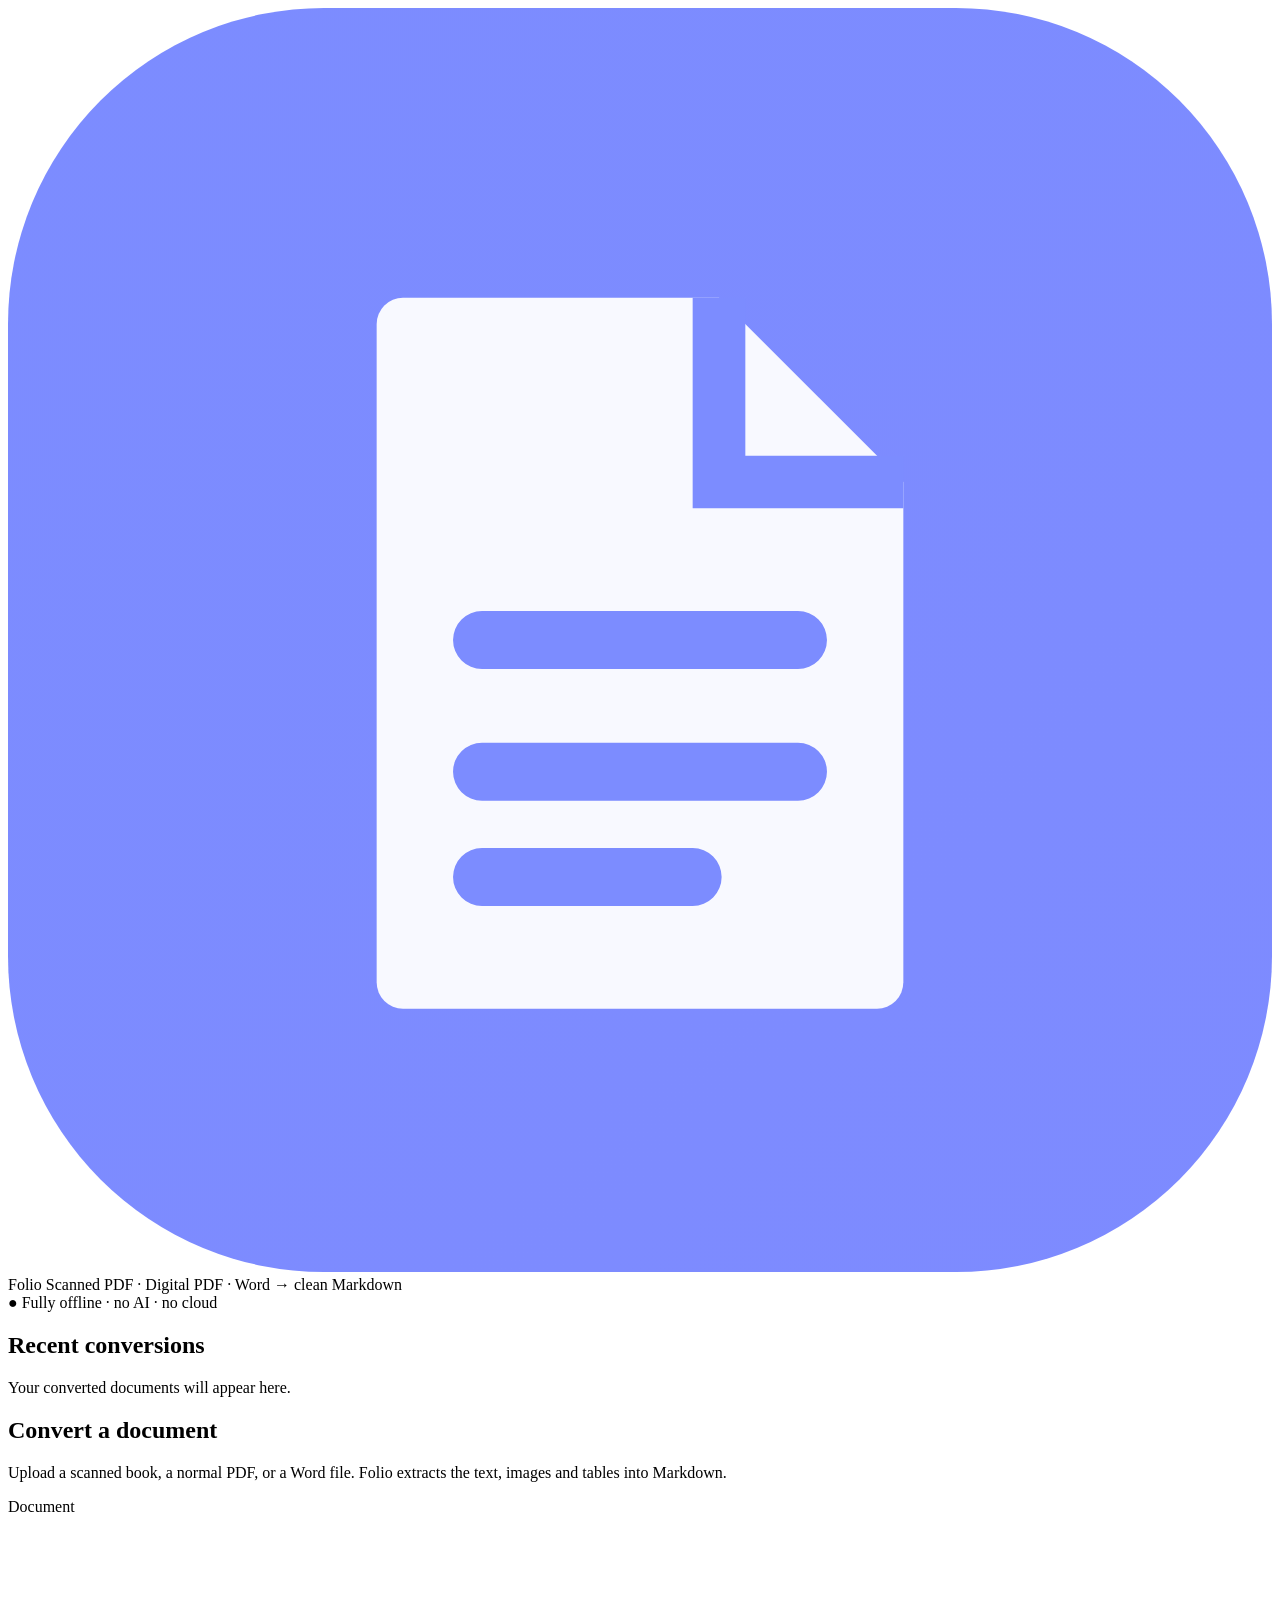
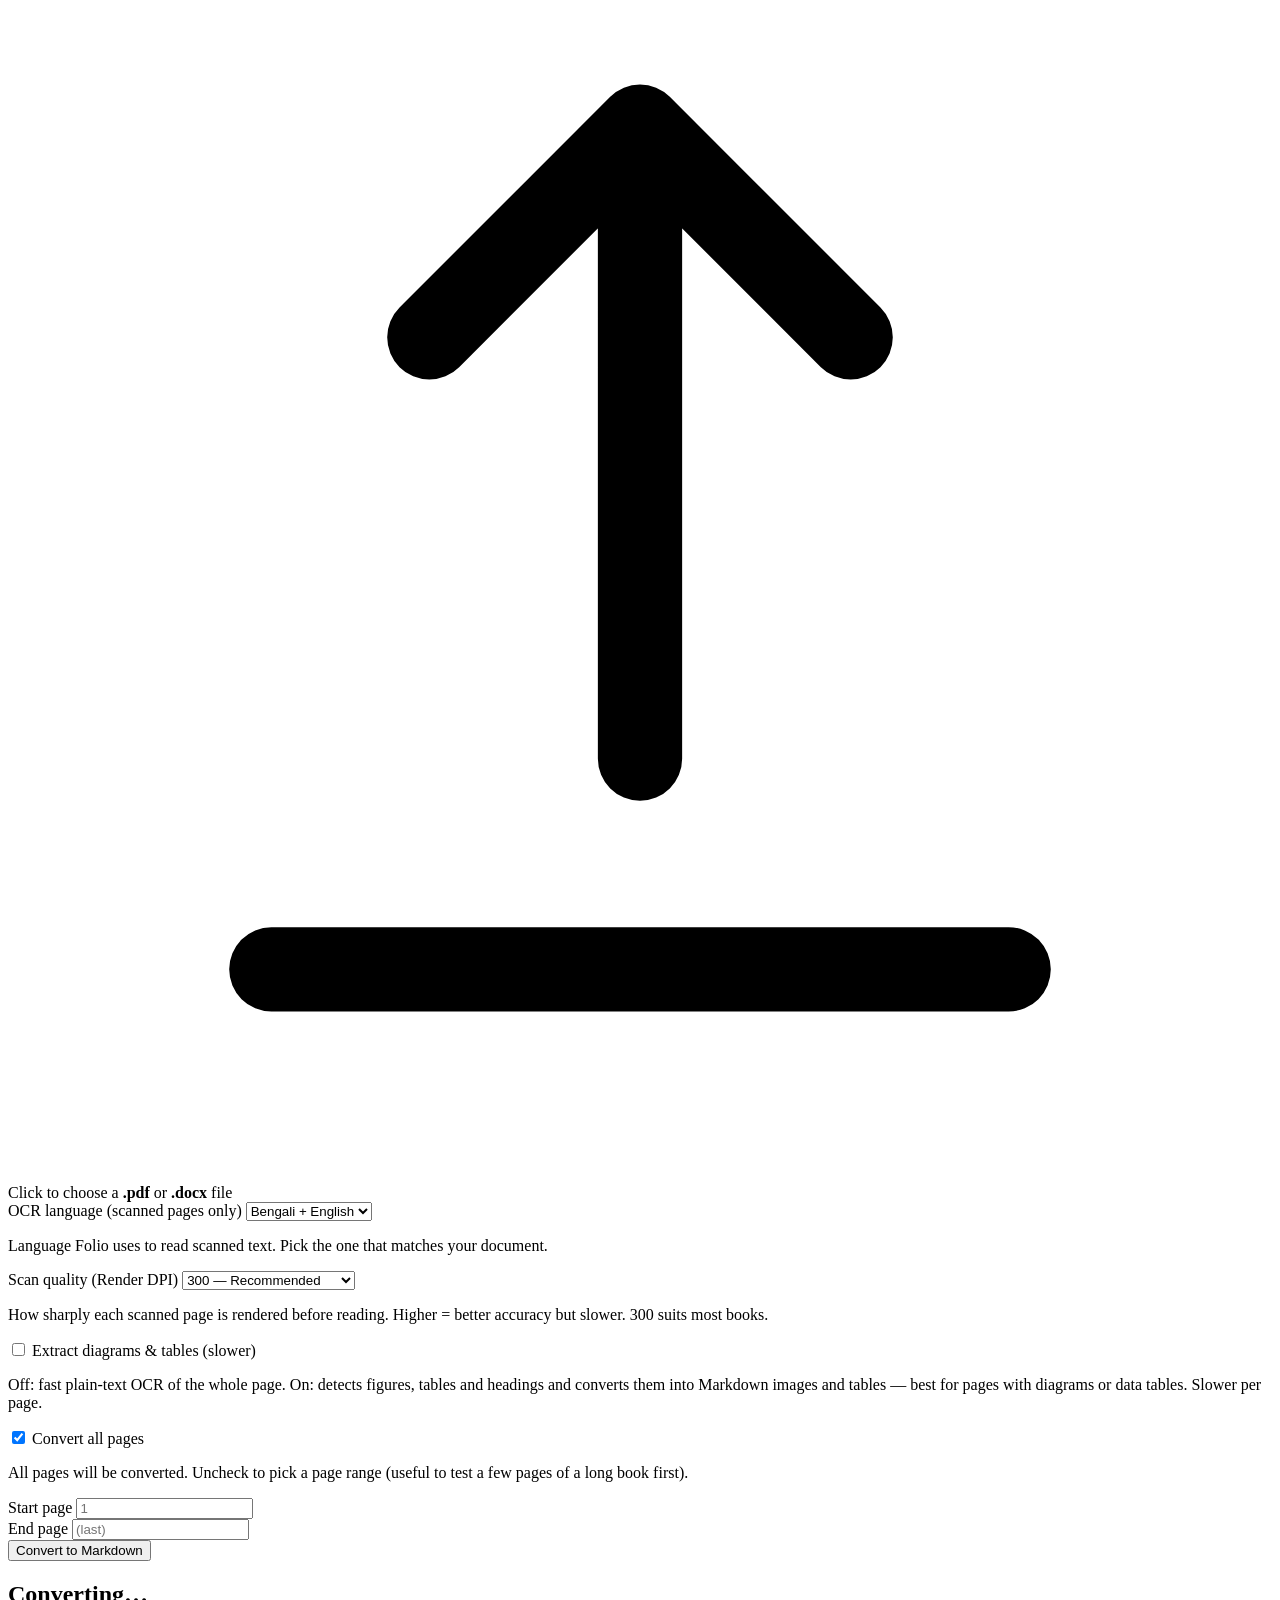
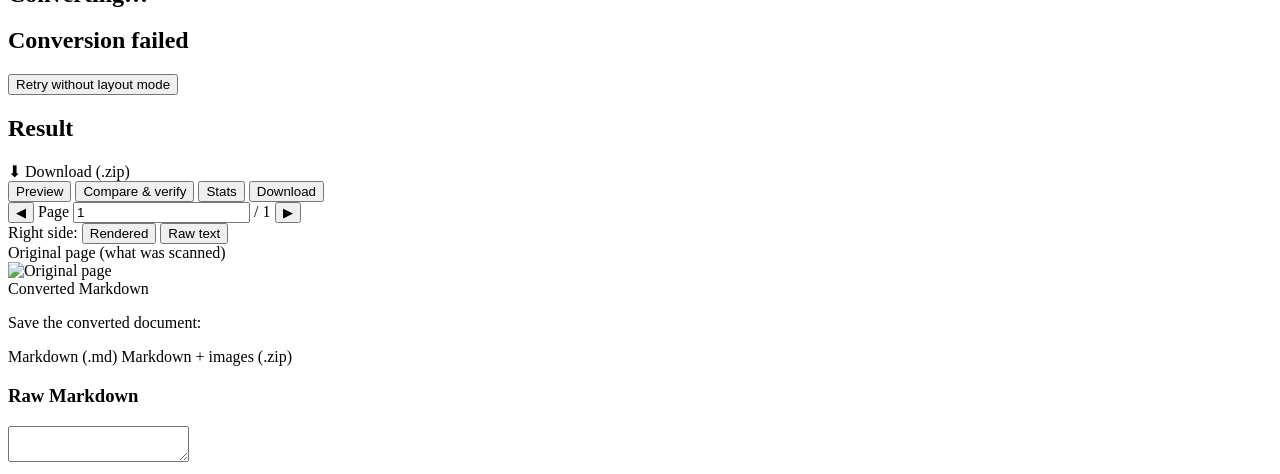
==== server/static/index.html @ 57d58a19 "Initial commit: Folio — offline document to Markdown converter Converts scanned PDFs, digital PDFs a" ====
<!DOCTYPE html>
<html lang="en">
<head>
  <meta charset="UTF-8" />
  <meta name="viewport" content="width=device-width, initial-scale=1.0" />
  <title>Folio — Documents to Markdown</title>
  <link rel="stylesheet" href="/static/style.css" />
  <link rel="icon" href="data:image/svg+xml,%3Csvg xmlns='http://www.w3.org/2000/svg' viewBox='0 0 24 24'%3E%3Crect width='24' height='24' rx='5' fill='%237c8cff'/%3E%3Cpath d='M7 6h7l3 3v9H7z' fill='white'/%3E%3C/svg%3E" />
</head>
<body>
  <header class="topbar">
    <div class="brand">
      <svg class="logo" viewBox="0 0 24 24" aria-hidden="true">
        <rect width="24" height="24" rx="6" fill="url(#g)"></rect>
        <path d="M7.5 5.5h6L17 9v9.5a.5.5 0 0 1-.5.5h-9a.5.5 0 0 1-.5-.5V6a.5.5 0 0 1 .5-.5z" fill="#fff" opacity="0.95"></path>
        <path d="M13.5 5.5V9H17" fill="none" stroke="#7c8cff" stroke-width="1"></path>
        <path d="M9 12h6M9 14.5h6M9 16.5h4" stroke="#7c8cff" stroke-width="1.1" stroke-linecap="round"></path>
        <defs>
          <linearGradient id="g" x1="0" y1="0" x2="24" y2="24">
            <stop stop-color="#7c8cff"></stop><stop offset="1" stop-color="#a06bff"></stop>
          </linearGradient>
        </defs>
      </svg>
      <div class="brand-text">
        <span class="brand-name">Folio</span>
        <span class="brand-tag">Scanned PDF · Digital PDF · Word → clean Markdown</span>
      </div>
    </div>
    <span class="offline-pill">● Fully offline · no AI · no cloud</span>
  </header>

  <div class="layout">
    <aside class="sidebar">
      <h2>Recent conversions</h2>
      <ul id="recent-list" class="recent-list"></ul>
      <p id="recent-empty" class="muted small">Your converted documents will appear here.</p>
    </aside>

    <main class="content">
      <!-- Upload form -->
      <section class="card" id="upload-card">
        <h2>Convert a document</h2>
        <p class="muted small card-sub">Upload a scanned book, a normal PDF, or a Word file. Folio extracts the text, images and tables into Markdown.</p>
        <form id="upload-form">
          <div class="field">
            <label for="file">Document</label>
            <label class="dropzone" id="dropzone" for="file">
              <svg viewBox="0 0 24 24" class="dz-icon"><path d="M12 16V4m0 0L8 8m4-4l4 4M5 20h14" fill="none" stroke="currentColor" stroke-width="1.6" stroke-linecap="round" stroke-linejoin="round"/></svg>
              <span id="dz-text">Click to choose a <strong>.pdf</strong> or <strong>.docx</strong> file</span>
            </label>
            <input type="file" id="file" name="file" accept=".pdf,.docx" required hidden />
          </div>

          <div class="row">
            <div class="field">
              <label for="lang">OCR language <span class="hint">(scanned pages only)</span></label>
              <select id="lang" name="lang">
                <option value="ben+eng">Bengali + English</option>
                <option value="eng">English</option>
                <option value="ben">Bengali</option>
              </select>
              <p class="help">Language Folio uses to read scanned text. Pick the one that matches your document.</p>
            </div>
            <div class="field">
              <label for="dpi">Scan quality (Render DPI)</label>
              <select id="dpi" name="dpi">
                <option value="200">200 — Fast, lower quality</option>
                <option value="300" selected>300 — Recommended</option>
                <option value="400">400 — Sharper, slower</option>
              </select>
              <p class="help">How sharply each scanned page is rendered before reading. Higher = better accuracy but slower. 300 suits most books.</p>
            </div>
          </div>

          <div class="field checkbox-field" id="layout-field">
            <label class="checkbox-inline">
              <input type="checkbox" id="use_layout" name="use_layout" />
              Extract diagrams &amp; tables <span class="hint">(slower)</span>
            </label>
            <p class="help" id="layout-help">Off: fast plain-text OCR of the whole page. On: detects figures, tables and headings and converts them into Markdown images and tables — best for pages with diagrams or data tables. Slower per page.</p>
            <p class="warn hidden" id="layout-cap-note"></p>
          </div>

          <div class="field" id="pages-field">
            <label class="checkbox-inline">
              <input type="checkbox" id="all_pages" name="all_pages" checked />
              Convert all pages
            </label>
            <p class="help" id="all-pages-help">All pages will be converted. Uncheck to pick a page range (useful to test a few pages of a long book first).</p>
            <div class="row hidden" id="page-range-row">
              <div class="field">
                <label for="start_page">Start page</label>
                <input type="number" id="start_page" name="start_page" min="1" placeholder="1" />
              </div>
              <div class="field">
                <label for="end_page">End page</label>
                <input type="number" id="end_page" name="end_page" min="1" placeholder="(last)" />
              </div>
            </div>
          </div>

          <button type="submit" id="convert-btn" class="primary big">Convert to Markdown</button>
        </form>
      </section>

      <!-- Progress -->
      <section class="card hidden" id="progress-card">
        <h2>Converting…</h2>
        <div class="progress-meta">
          <span id="progress-filename" class="strong"></span>
          <span id="progress-status" class="badge"></span>
        </div>
        <div class="progress-bar"><div id="progress-fill" class="progress-fill"></div></div>
        <p id="progress-text" class="muted"></p>
      </section>

      <!-- Error -->
      <section class="card error-card hidden" id="error-card">
        <h2>Conversion failed</h2>
        <p id="error-message"></p>
        <button id="retry-btn" class="primary hidden">Retry without layout mode</button>
      </section>

      <!-- Results -->
      <section class="card hidden" id="results-card">
        <div class="results-head">
          <h2 id="results-title">Result</h2>
          <a id="download-zip-top" class="primary" download>⬇ Download (.zip)</a>
        </div>
        <div class="tabs">
          <button class="tab active" data-tab="preview">Preview</button>
          <button class="tab hidden" data-tab="compare" id="compare-tab-btn">Compare &amp; verify</button>
          <button class="tab" data-tab="stats">Stats</button>
          <button class="tab" data-tab="download">Download</button>
        </div>

        <div class="tab-panel active" id="tab-preview">
          <div id="preview-content" class="markdown-body"></div>
        </div>

        <div class="tab-panel" id="tab-compare">
          <div class="compare-toolbar">
            <div class="compare-nav">
              <button id="cmp-prev" class="nav-btn" title="Previous page">◀</button>
              <span class="cmp-pageinfo">Page
                <input type="number" id="cmp-page-input" min="1" value="1" /> /
                <span id="cmp-total">1</span>
              </span>
              <button id="cmp-next" class="nav-btn" title="Next page">▶</button>
            </div>
            <div class="compare-modes">
              <span class="muted small">Right side:</span>
              <button class="mode-btn active" id="cmp-rendered" data-mode="rendered">Rendered</button>
              <button class="mode-btn" id="cmp-raw" data-mode="raw">Raw text</button>
            </div>
          </div>
          <div class="compare-grid">
            <div class="compare-col">
              <div class="compare-col-head">Original page (what was scanned)</div>
              <div class="compare-img-wrap"><img id="cmp-img" alt="Original page" /></div>
            </div>
            <div class="compare-col">
              <div class="compare-col-head">Converted Markdown</div>
              <div id="cmp-md" class="markdown-body compare-text"></div>
              <pre id="cmp-rawtext" class="compare-text raw-text hidden"></pre>
            </div>
          </div>
        </div>

        <div class="tab-panel" id="tab-stats">
          <div id="stats-content"></div>
        </div>

        <div class="tab-panel" id="tab-download">
          <p class="muted">Save the converted document:</p>
          <div class="download-buttons">
            <a id="download-md" class="primary" download>Markdown (.md)</a>
            <a id="download-zip" class="ghost" download>Markdown + images (.zip)</a>
          </div>
          <h3>Raw Markdown</h3>
          <textarea id="raw-md" class="raw-md" readonly></textarea>
        </div>
      </section>
    </main>
  </div>

  <script src="/static/app.js"></script>
</body>
</html>
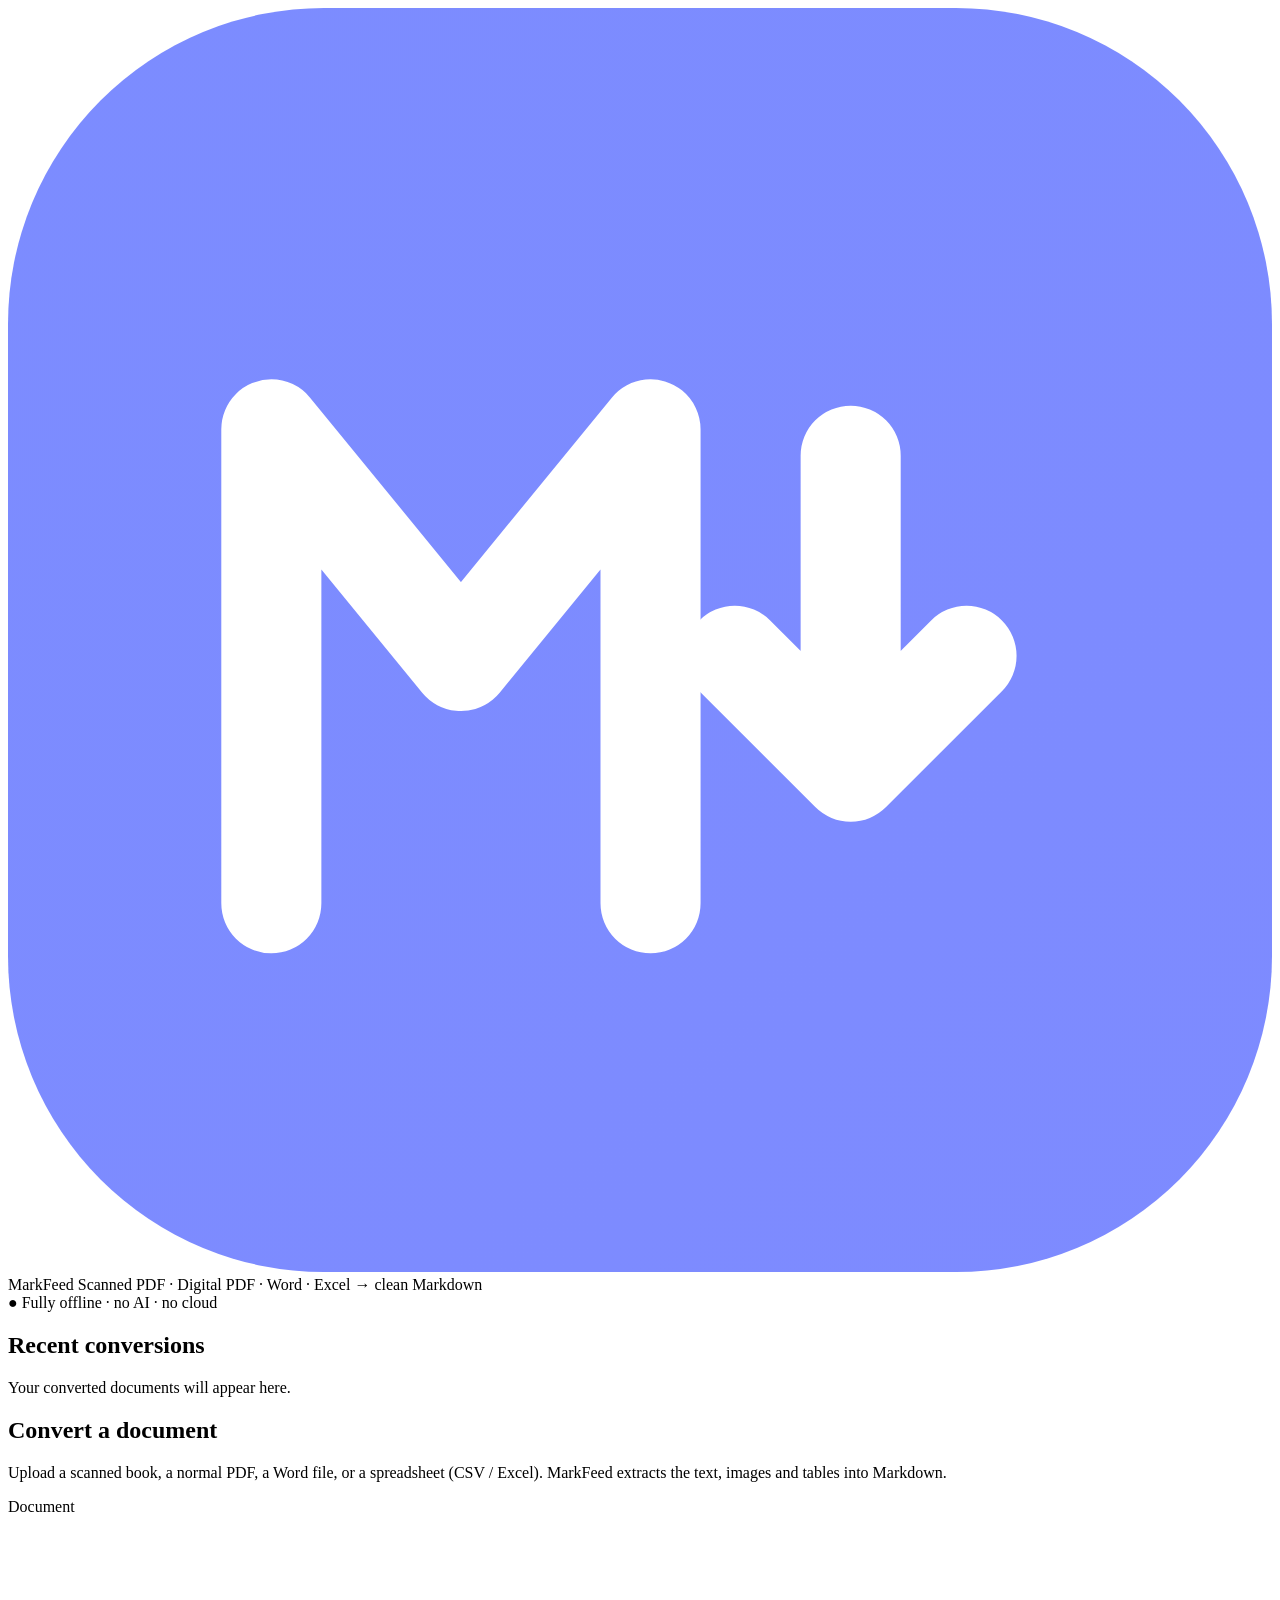
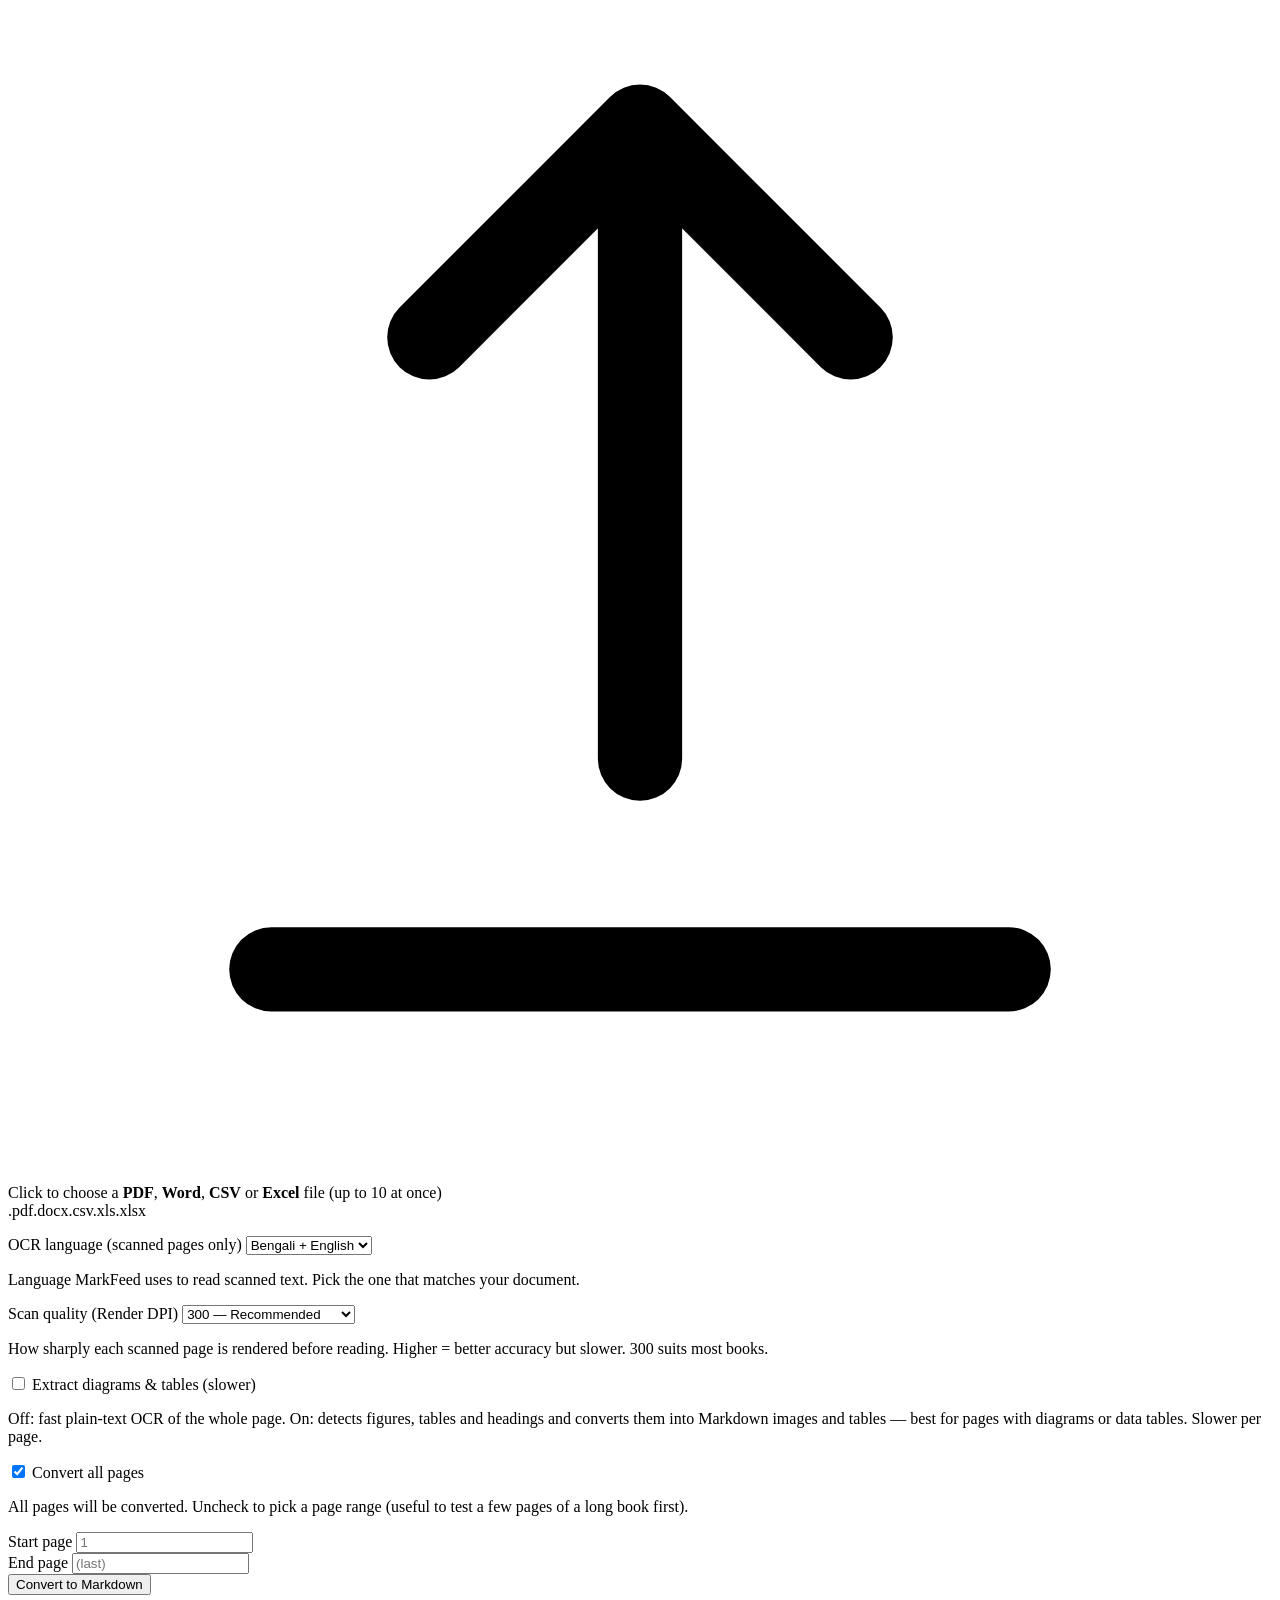
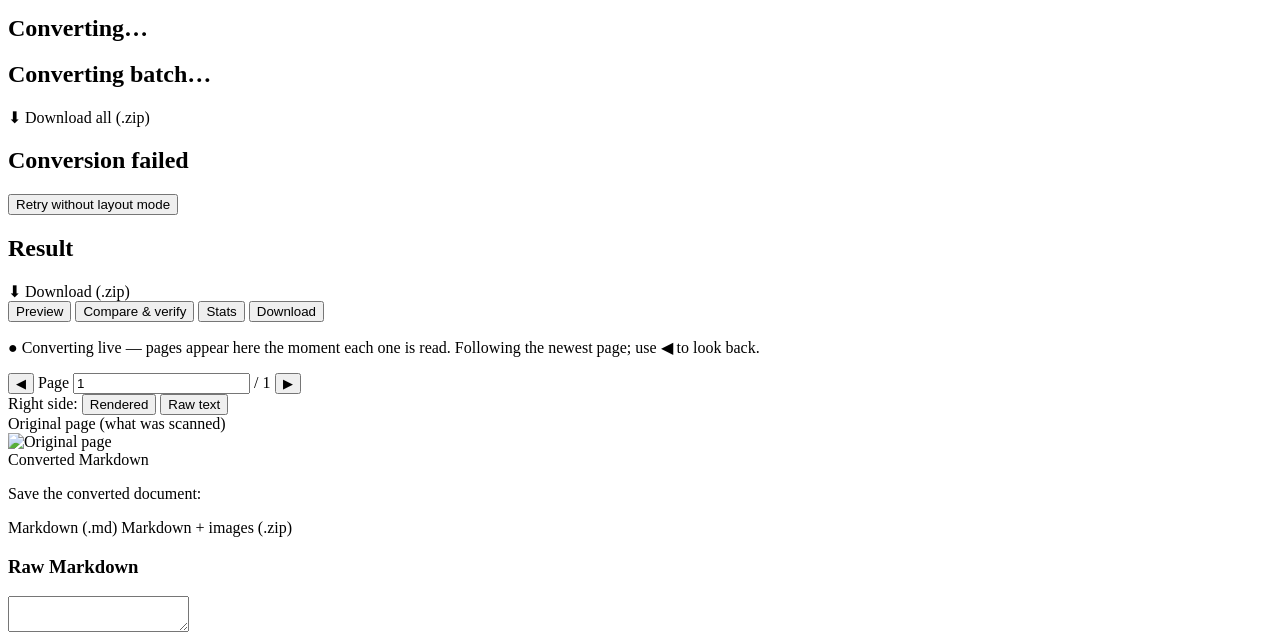
==== commit eedc58e6: "MarkFeed: live during-conversion compare, 10-job history cap, Docker deploy - Rebrand Folio -> MarkF" ====
--- a/server/static/index.html
+++ b/server/static/index.html
@@ -3,18 +3,17 @@
 <head>
   <meta charset="UTF-8" />
   <meta name="viewport" content="width=device-width, initial-scale=1.0" />
-  <title>Folio — Documents to Markdown</title>
+  <title>MarkFeed — Documents to clean Markdown</title>
   <link rel="stylesheet" href="/static/style.css" />
-  <link rel="icon" href="data:image/svg+xml,%3Csvg xmlns='http://www.w3.org/2000/svg' viewBox='0 0 24 24'%3E%3Crect width='24' height='24' rx='5' fill='%237c8cff'/%3E%3Cpath d='M7 6h7l3 3v9H7z' fill='white'/%3E%3C/svg%3E" />
+  <link rel="icon" href="data:image/svg+xml,%3Csvg xmlns='http://www.w3.org/2000/svg' viewBox='0 0 24 24'%3E%3Crect width='24' height='24' rx='5' fill='%237c8cff'/%3E%3Cpath d='M5 17V8l3.5 4L12 8v9' fill='none' stroke='white' stroke-width='1.8' stroke-linejoin='round' stroke-linecap='round'/%3E%3Cpath d='M15 9v5m0 0l-2-2m2 2l2-2' fill='none' stroke='white' stroke-width='1.8' stroke-linecap='round' stroke-linejoin='round'/%3E%3C/svg%3E" />
 </head>
 <body>
   <header class="topbar">
     <div class="brand">
       <svg class="logo" viewBox="0 0 24 24" aria-hidden="true">
         <rect width="24" height="24" rx="6" fill="url(#g)"></rect>
-        <path d="M7.5 5.5h6L17 9v9.5a.5.5 0 0 1-.5.5h-9a.5.5 0 0 1-.5-.5V6a.5.5 0 0 1 .5-.5z" fill="#fff" opacity="0.95"></path>
-        <path d="M13.5 5.5V9H17" fill="none" stroke="#7c8cff" stroke-width="1"></path>
-        <path d="M9 12h6M9 14.5h6M9 16.5h4" stroke="#7c8cff" stroke-width="1.1" stroke-linecap="round"></path>
+        <path d="M5 17V8l3.6 4.4L12.2 8v9" fill="none" stroke="#fff" stroke-width="1.9" stroke-linejoin="round" stroke-linecap="round"></path>
+        <path d="M16 8.5v6m0 0l-2.2-2.2M16 14.5l2.2-2.2" fill="none" stroke="#fff" stroke-width="1.9" stroke-linecap="round" stroke-linejoin="round"></path>
         <defs>
           <linearGradient id="g" x1="0" y1="0" x2="24" y2="24">
             <stop stop-color="#7c8cff"></stop><stop offset="1" stop-color="#a06bff"></stop>
@@ -22,8 +21,8 @@
         </defs>
       </svg>
       <div class="brand-text">
-        <span class="brand-name">Folio</span>
-        <span class="brand-tag">Scanned PDF · Digital PDF · Word → clean Markdown</span>
+        <span class="brand-name">MarkFeed</span>
+        <span class="brand-tag">Scanned PDF · Digital PDF · Word · Excel → clean Markdown</span>
       </div>
     </div>
     <span class="offline-pill">● Fully offline · no AI · no cloud</span>
@@ -40,15 +39,19 @@
       <!-- Upload form -->
       <section class="card" id="upload-card">
         <h2>Convert a document</h2>
-        <p class="muted small card-sub">Upload a scanned book, a normal PDF, or a Word file. Folio extracts the text, images and tables into Markdown.</p>
+        <p class="muted small card-sub">Upload a scanned book, a normal PDF, a Word file, or a spreadsheet (CSV / Excel). MarkFeed extracts the text, images and tables into Markdown.</p>
         <form id="upload-form">
           <div class="field">
             <label for="file">Document</label>
             <label class="dropzone" id="dropzone" for="file">
               <svg viewBox="0 0 24 24" class="dz-icon"><path d="M12 16V4m0 0L8 8m4-4l4 4M5 20h14" fill="none" stroke="currentColor" stroke-width="1.6" stroke-linecap="round" stroke-linejoin="round"/></svg>
-              <span id="dz-text">Click to choose a <strong>.pdf</strong> or <strong>.docx</strong> file</span>
+              <span id="dz-text">Click to choose a <strong>PDF</strong>, <strong>Word</strong>, <strong>CSV</strong> or <strong>Excel</strong> file <span class="hint">(up to 10 at once)</span></span>
             </label>
-            <input type="file" id="file" name="file" accept=".pdf,.docx" required hidden />
+            <input type="file" id="file" name="file" accept=".pdf,.docx,.csv,.xls,.xlsx" required hidden multiple />
+            <div class="format-chips">
+              <span>.pdf</span><span>.docx</span><span>.csv</span><span>.xls</span><span>.xlsx</span>
+            </div>
+            <ul id="selected-files-list" class="selected-files hidden"></ul>
           </div>
 
           <div class="row">
@@ -59,7 +62,7 @@
                 <option value="eng">English</option>
                 <option value="ben">Bengali</option>
               </select>
-              <p class="help">Language Folio uses to read scanned text. Pick the one that matches your document.</p>
+              <p class="help">Language MarkFeed uses to read scanned text. Pick the one that matches your document.</p>
             </div>
             <div class="field">
               <label for="dpi">Scan quality (Render DPI)</label>
@@ -114,6 +117,16 @@
         <p id="progress-text" class="muted"></p>
       </section>
 
+      <!-- Batch progress -->
+      <section class="card hidden" id="batch-card">
+        <div class="results-head">
+          <h2>Converting batch…</h2>
+          <a id="batch-download-all" class="primary hidden" download>⬇ Download all (.zip)</a>
+        </div>
+        <p id="batch-summary" class="muted small"></p>
+        <ul id="batch-list" class="batch-list"></ul>
+      </section>
+
       <!-- Error -->
       <section class="card error-card hidden" id="error-card">
         <h2>Conversion failed</h2>
@@ -139,6 +152,7 @@
         </div>
 
         <div class="tab-panel" id="tab-compare">
+          <p class="live-banner hidden" id="live-banner">● Converting live — pages appear here the moment each one is read. Following the newest page; use ◀ to look back.</p>
           <div class="compare-toolbar">
             <div class="compare-nav">
               <button id="cmp-prev" class="nav-btn" title="Previous page">◀</button>
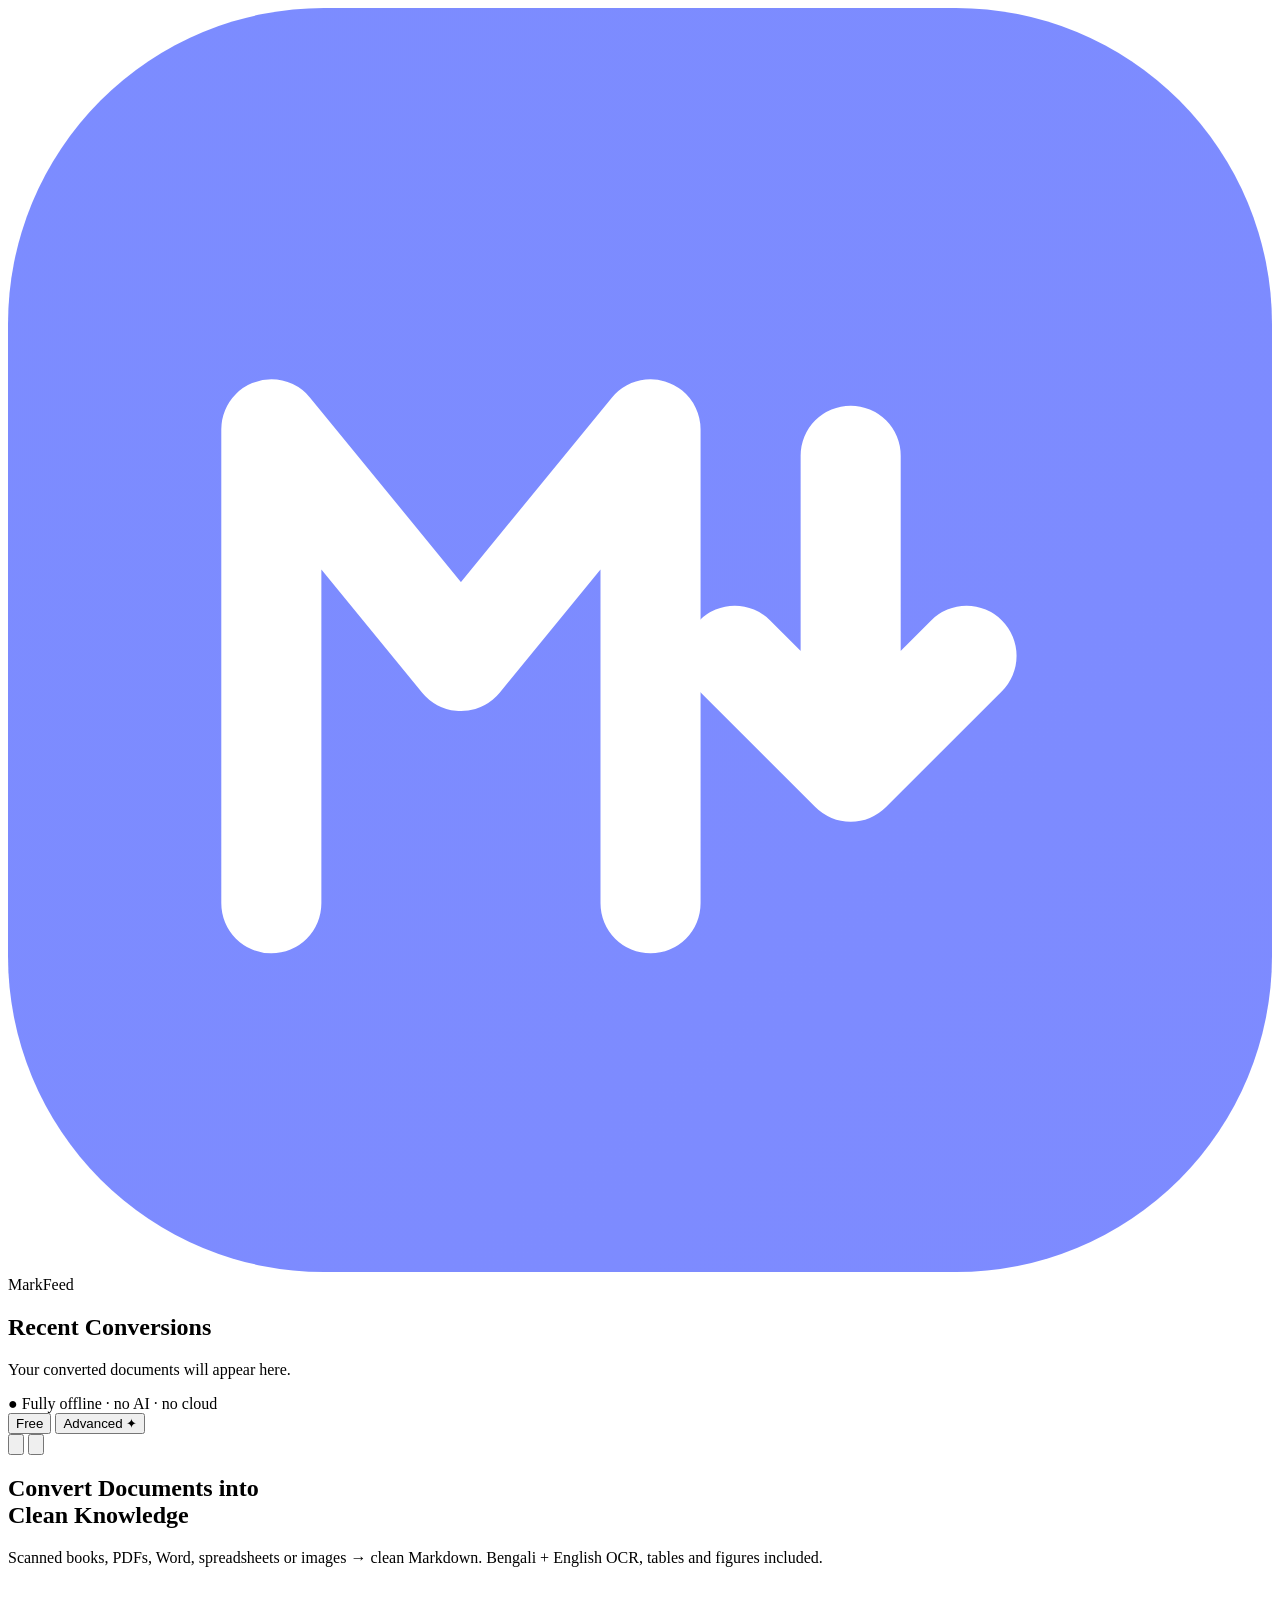
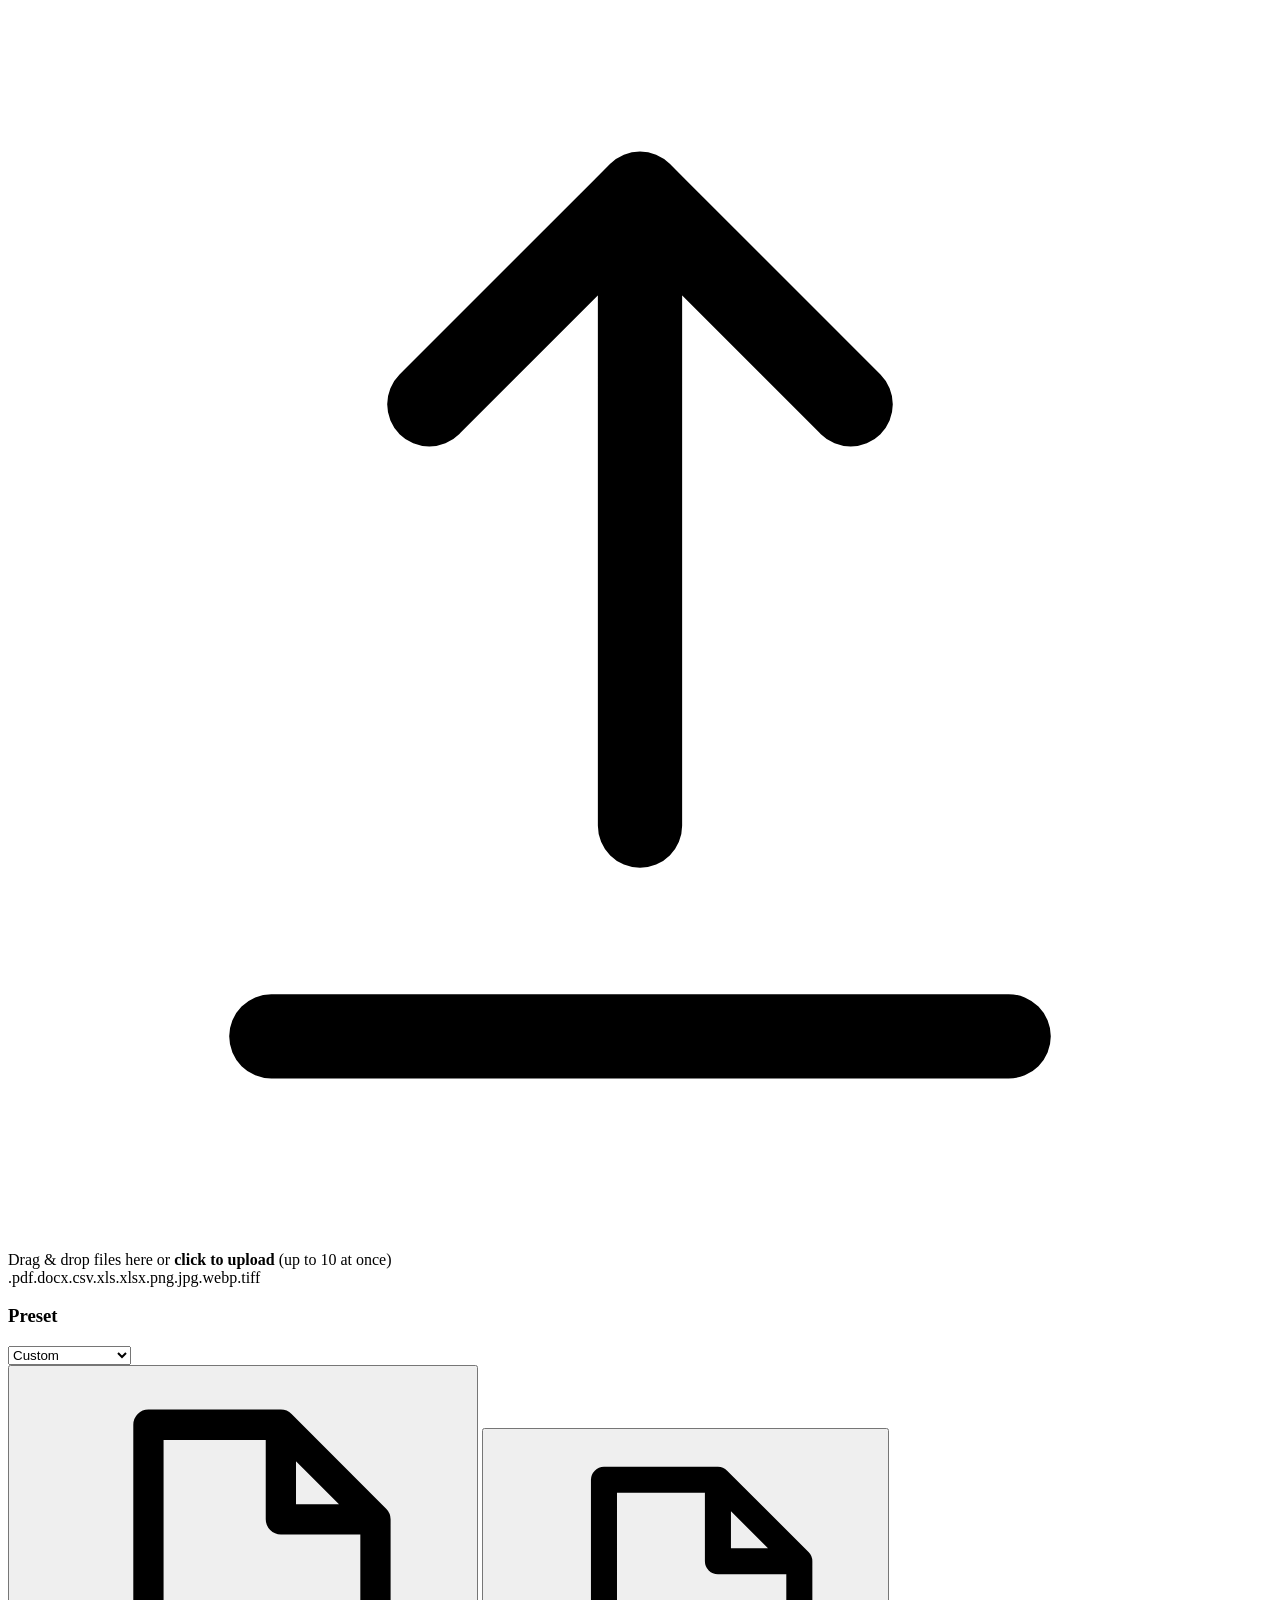
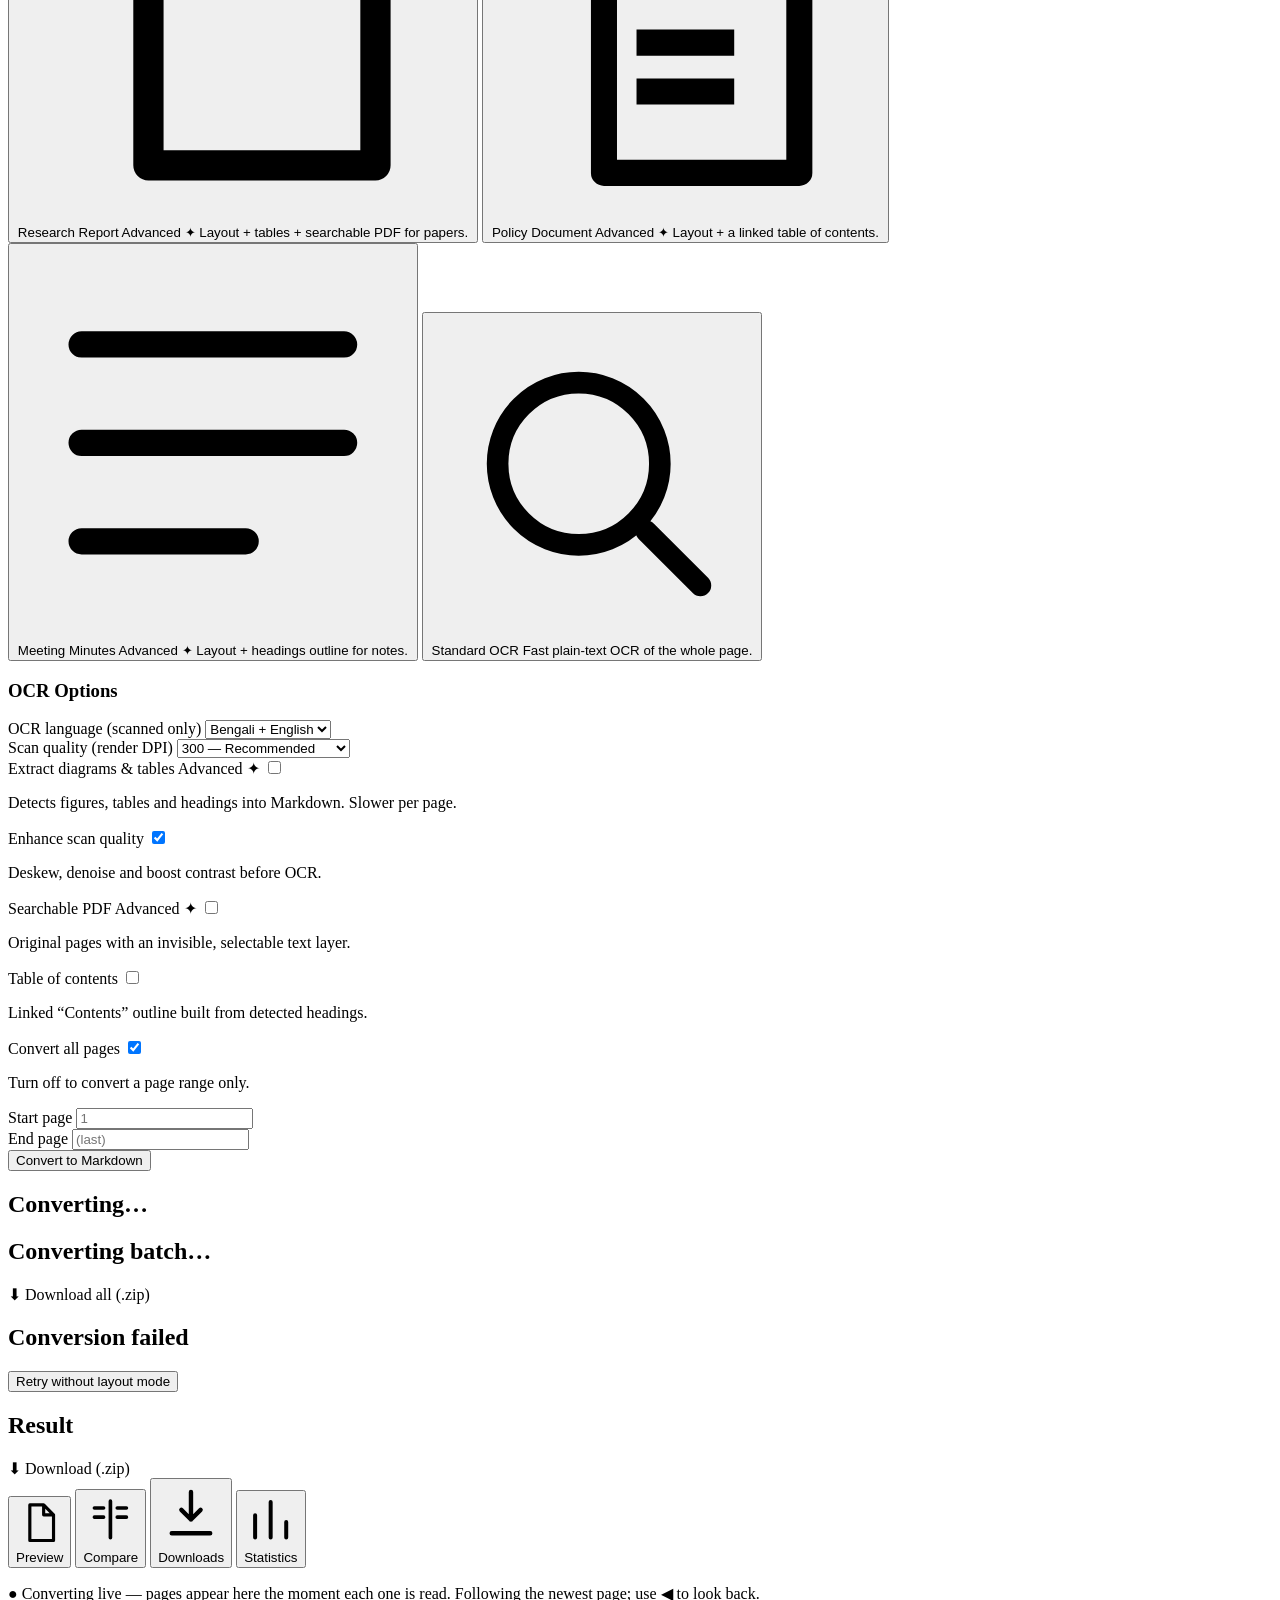
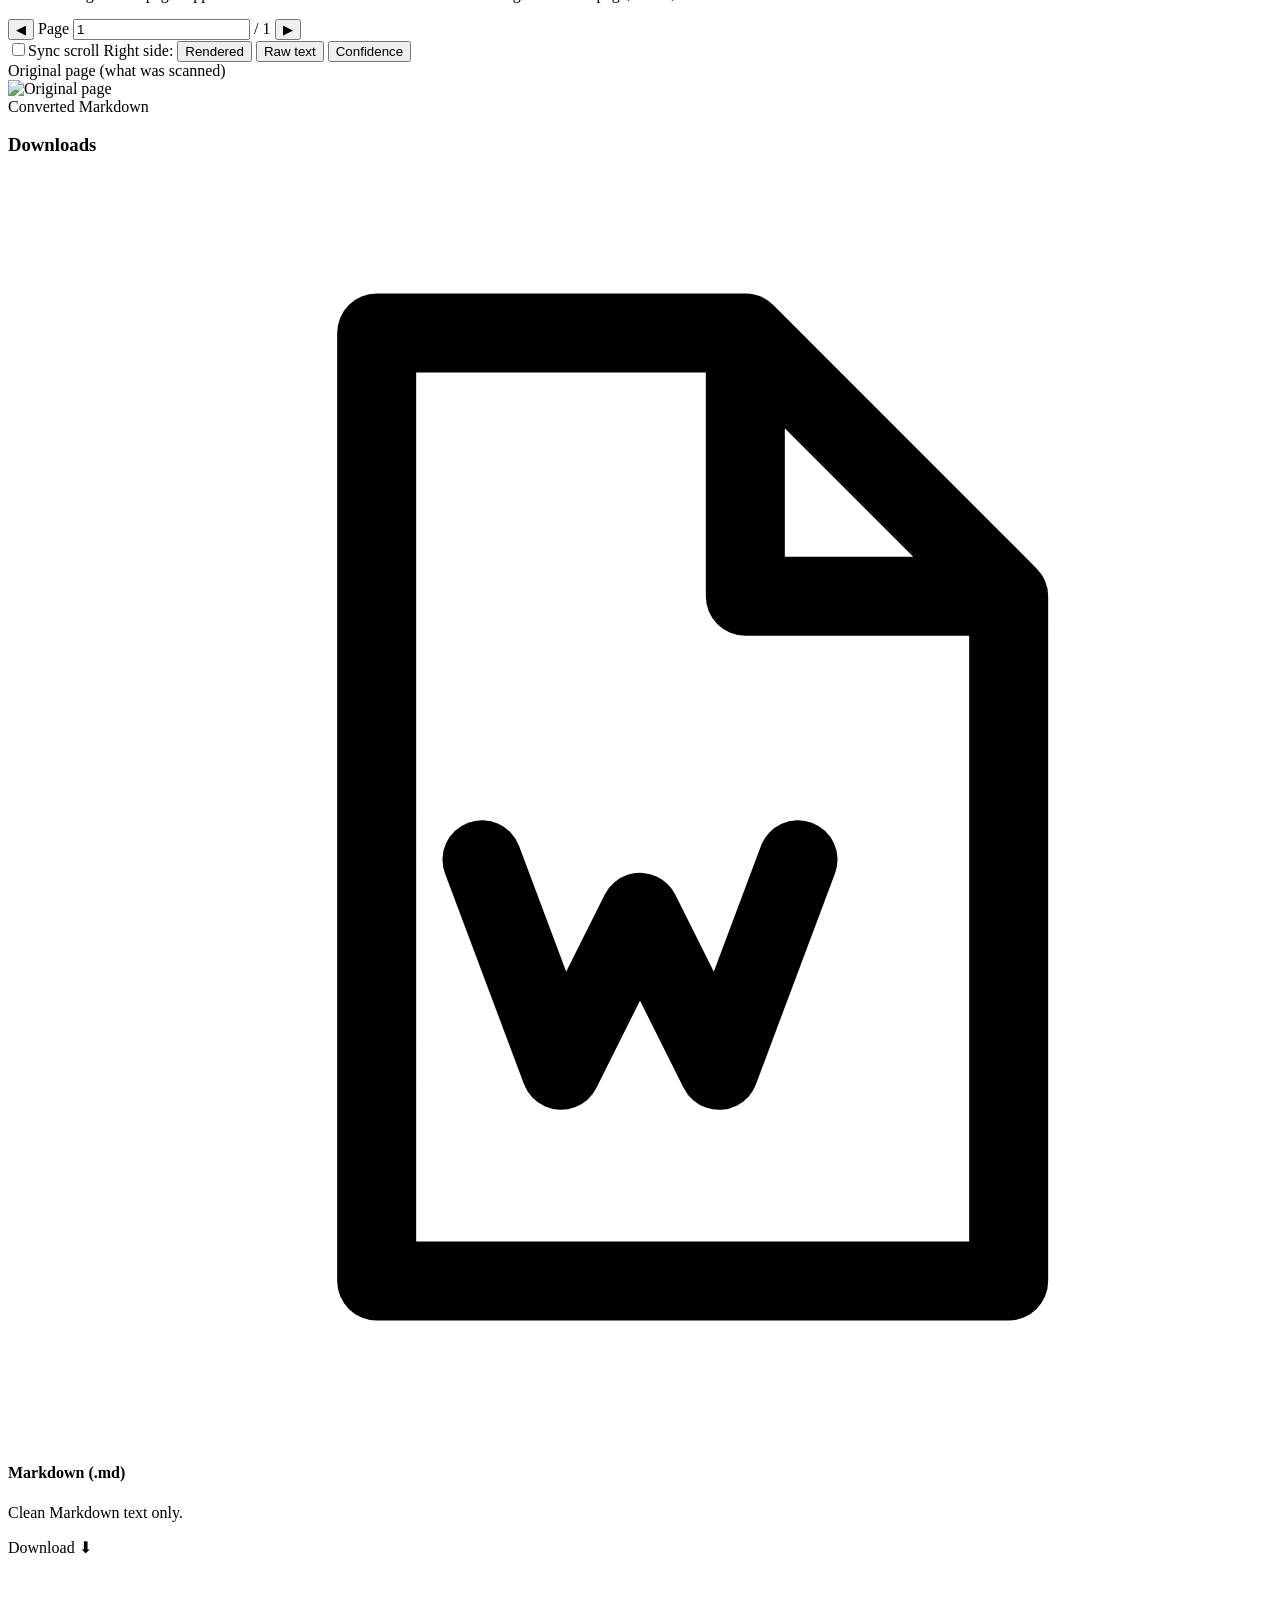
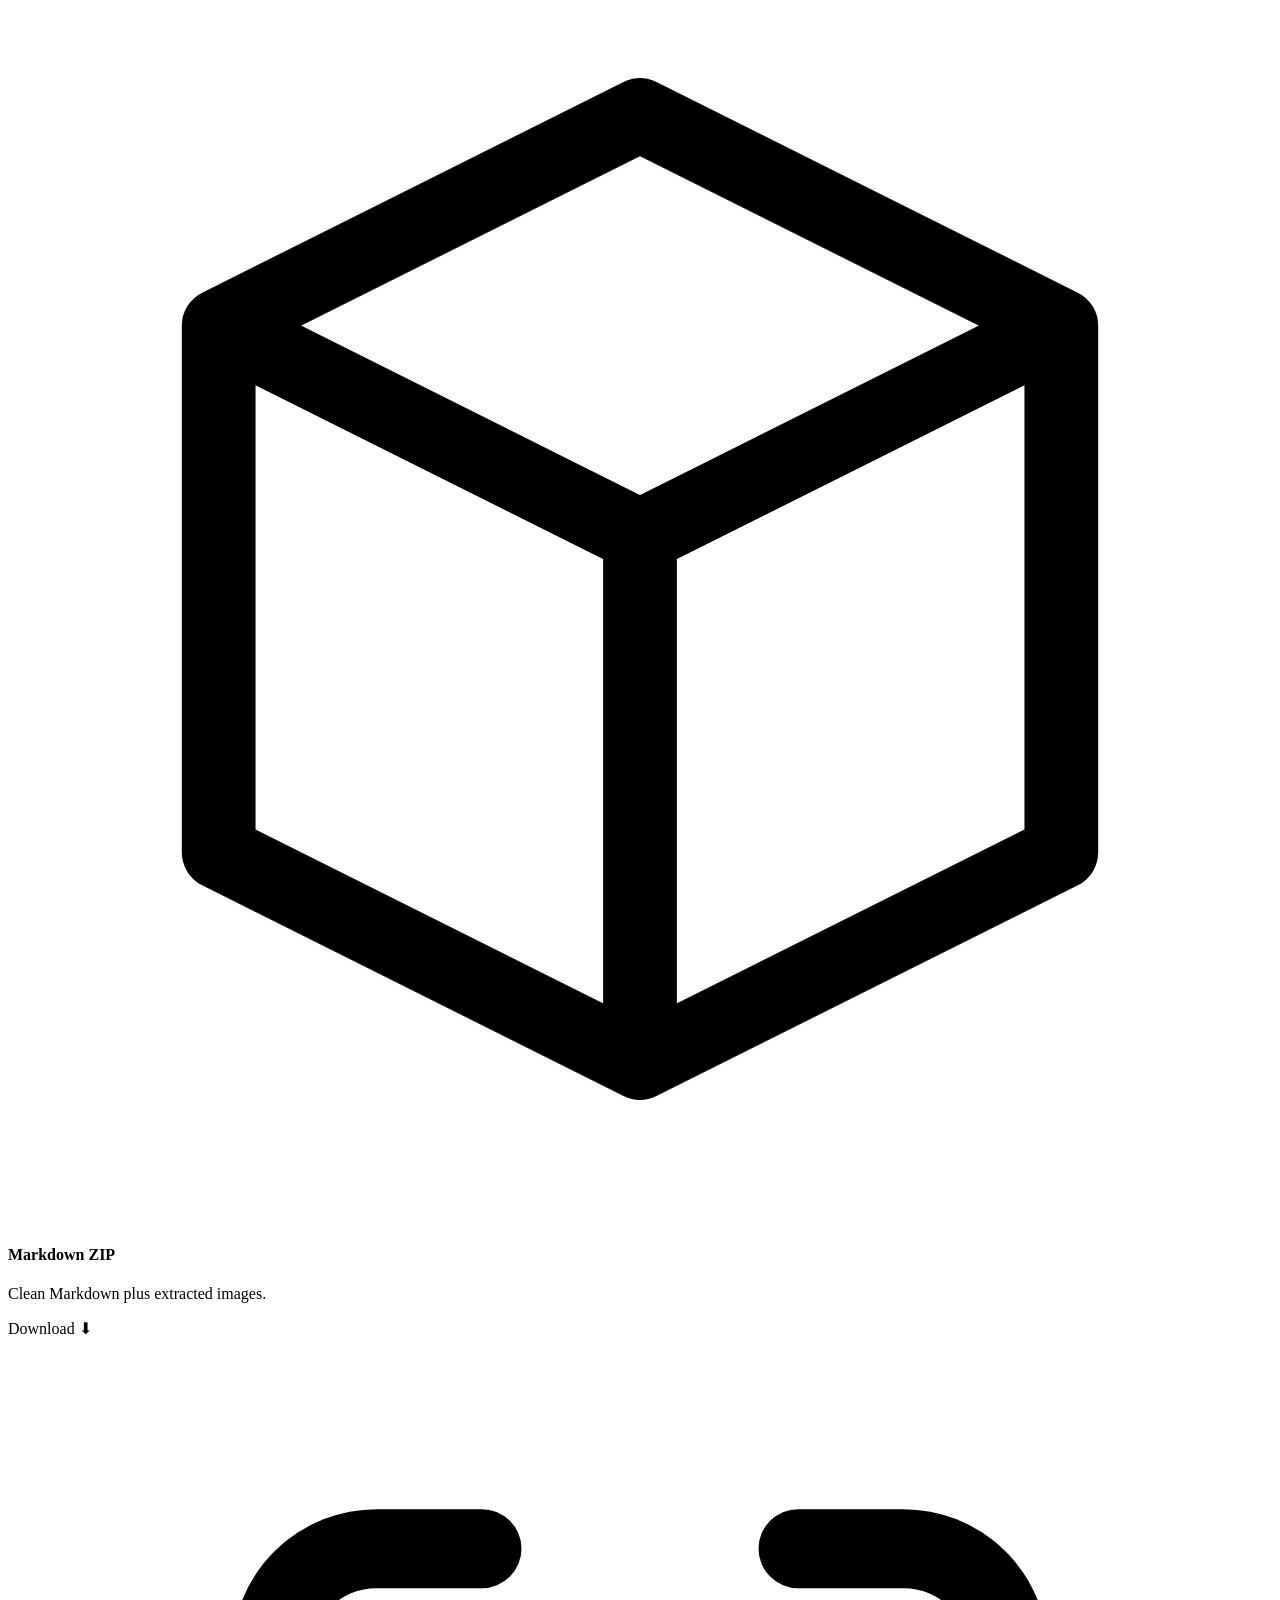
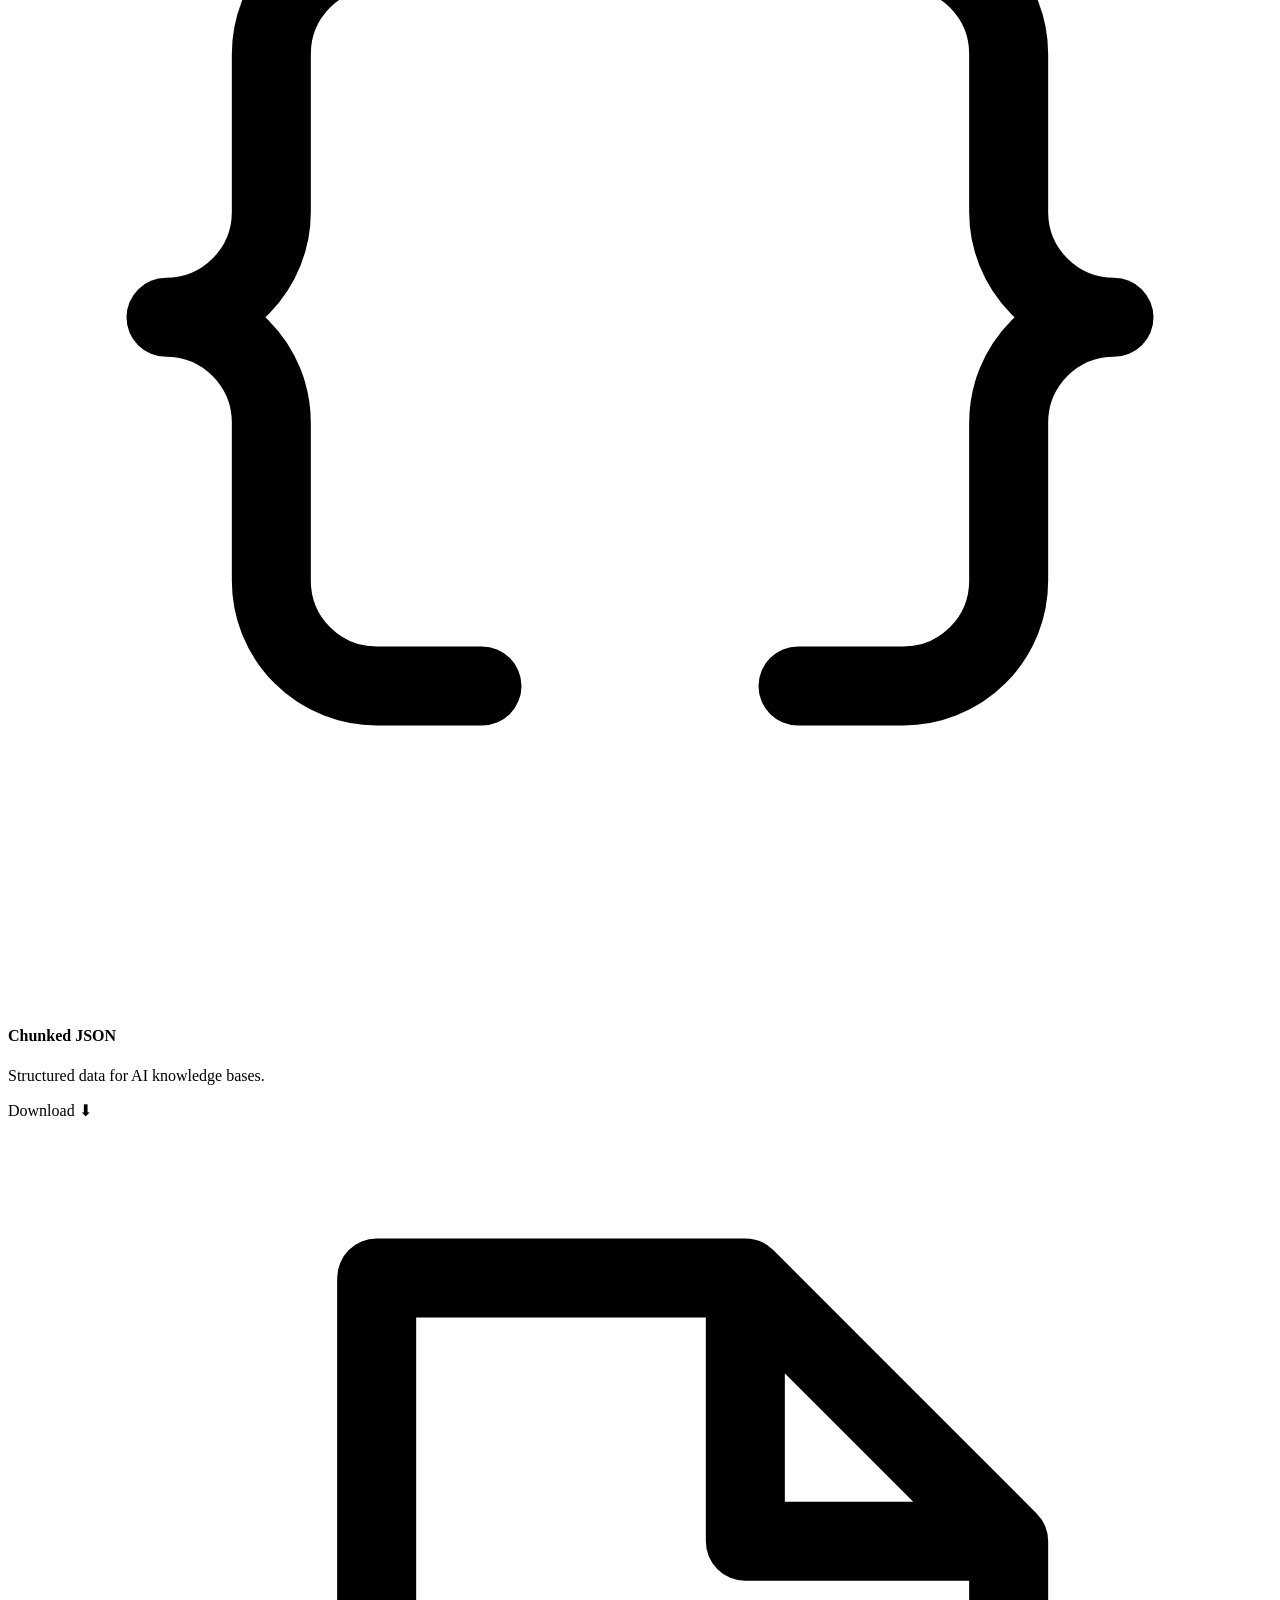
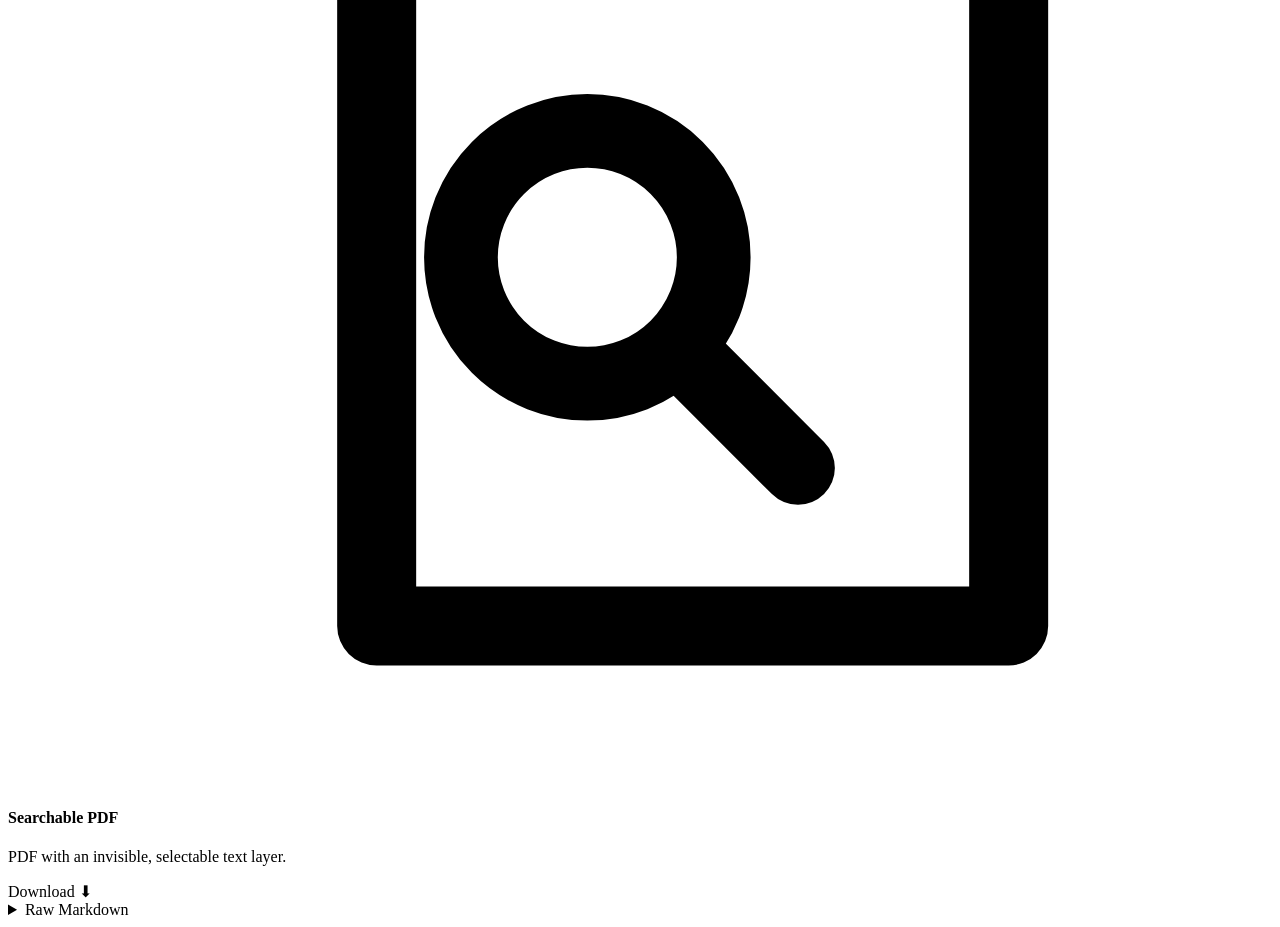
==== commit 85286898: "Tier-1 build (OCR pipeline, chunking, searchable PDF) + stitch design polish Converters: add preproc" ====
--- a/server/static/index.html
+++ b/server/static/index.html
@@ -7,194 +7,325 @@
   <link rel="stylesheet" href="/static/style.css" />
   <link rel="icon" href="data:image/svg+xml,%3Csvg xmlns='http://www.w3.org/2000/svg' viewBox='0 0 24 24'%3E%3Crect width='24' height='24' rx='5' fill='%237c8cff'/%3E%3Cpath d='M5 17V8l3.5 4L12 8v9' fill='none' stroke='white' stroke-width='1.8' stroke-linejoin='round' stroke-linecap='round'/%3E%3Cpath d='M15 9v5m0 0l-2-2m2 2l2-2' fill='none' stroke='white' stroke-width='1.8' stroke-linecap='round' stroke-linejoin='round'/%3E%3C/svg%3E" />
 </head>
-<body>
-  <header class="topbar">
-    <div class="brand">
-      <svg class="logo" viewBox="0 0 24 24" aria-hidden="true">
-        <rect width="24" height="24" rx="6" fill="url(#g)"></rect>
-        <path d="M5 17V8l3.6 4.4L12.2 8v9" fill="none" stroke="#fff" stroke-width="1.9" stroke-linejoin="round" stroke-linecap="round"></path>
-        <path d="M16 8.5v6m0 0l-2.2-2.2M16 14.5l2.2-2.2" fill="none" stroke="#fff" stroke-width="1.9" stroke-linecap="round" stroke-linejoin="round"></path>
-        <defs>
-          <linearGradient id="g" x1="0" y1="0" x2="24" y2="24">
-            <stop stop-color="#7c8cff"></stop><stop offset="1" stop-color="#a06bff"></stop>
-          </linearGradient>
-        </defs>
-      </svg>
-      <div class="brand-text">
+<body class="plan-free">
+  <div class="app">
+    <!-- ===================== Sidebar ===================== -->
+    <aside class="sidebar">
+      <div class="brand">
+        <svg class="logo" viewBox="0 0 24 24" aria-hidden="true">
+          <rect width="24" height="24" rx="6" fill="url(#g)"></rect>
+          <path d="M5 17V8l3.6 4.4L12.2 8v9" fill="none" stroke="#fff" stroke-width="1.9" stroke-linejoin="round" stroke-linecap="round"></path>
+          <path d="M16 8.5v6m0 0l-2.2-2.2M16 14.5l2.2-2.2" fill="none" stroke="#fff" stroke-width="1.9" stroke-linecap="round" stroke-linejoin="round"></path>
+          <defs>
+            <linearGradient id="g" x1="0" y1="0" x2="24" y2="24">
+              <stop stop-color="#7c8cff"></stop><stop offset="1" stop-color="#a06bff"></stop>
+            </linearGradient>
+          </defs>
+        </svg>
         <span class="brand-name">MarkFeed</span>
-        <span class="brand-tag">Scanned PDF · Digital PDF · Word · Excel → clean Markdown</span>
       </div>
-    </div>
-    <span class="offline-pill">● Fully offline · no AI · no cloud</span>
-  </header>
-
-  <div class="layout">
-    <aside class="sidebar">
-      <h2>Recent conversions</h2>
+
+      <h2>Recent Conversions</h2>
       <ul id="recent-list" class="recent-list"></ul>
       <p id="recent-empty" class="muted small">Your converted documents will appear here.</p>
+
+      <div class="sidebar-foot">
+        <span class="offline-pill">● Fully offline · no AI · no cloud</span>
+      </div>
     </aside>
 
-    <main class="content">
-      <!-- Upload form -->
-      <section class="card" id="upload-card">
-        <h2>Convert a document</h2>
-        <p class="muted small card-sub">Upload a scanned book, a normal PDF, a Word file, or a spreadsheet (CSV / Excel). MarkFeed extracts the text, images and tables into Markdown.</p>
-        <form id="upload-form">
-          <div class="field">
-            <label for="file">Document</label>
+    <!-- ===================== Main ===================== -->
+    <main class="main">
+      <header class="main-top">
+        <div class="plan-toggle" id="plan-toggle" role="group" aria-label="Plan">
+          <button type="button" class="plan-opt active" data-plan="free">Free</button>
+          <button type="button" class="plan-opt" data-plan="premium">Advanced <span class="spark">✦</span></button>
+        </div>
+        <div class="top-actions">
+          <button type="button" class="icon-btn" id="theme-btn" title="Theme" aria-label="Theme">
+            <svg viewBox="0 0 24 24"><path d="M21 12.8A9 9 0 1 1 11.2 3a7 7 0 0 0 9.8 9.8z" fill="none" stroke="currentColor" stroke-width="1.7" stroke-linejoin="round"/></svg>
+          </button>
+          <button type="button" class="icon-btn" id="settings-btn" title="Settings" aria-label="Settings">
+            <svg viewBox="0 0 24 24"><circle cx="12" cy="12" r="3" fill="none" stroke="currentColor" stroke-width="1.7"/><path d="M12 2v3m0 14v3m10-10h-3M5 12H2m15.5-6.5l-2 2m-7 7l-2 2m11 0l-2-2m-7-7l-2-2" fill="none" stroke="currentColor" stroke-width="1.7" stroke-linecap="round"/></svg>
+          </button>
+        </div>
+      </header>
+
+      <div class="scroll-area">
+        <!-- Upload form -->
+        <section class="card" id="upload-card">
+          <div class="hero">
+            <h1 class="hero-title"><span class="grad">Convert</span> Documents into<br /><span class="grad">Clean Knowledge</span></h1>
+            <p class="hero-sub">Scanned books, PDFs, Word, spreadsheets or images → clean Markdown. Bengali + English OCR, tables and figures included.</p>
+          </div>
+
+          <form id="upload-form">
+            <!-- Upload zone -->
             <label class="dropzone" id="dropzone" for="file">
               <svg viewBox="0 0 24 24" class="dz-icon"><path d="M12 16V4m0 0L8 8m4-4l4 4M5 20h14" fill="none" stroke="currentColor" stroke-width="1.6" stroke-linecap="round" stroke-linejoin="round"/></svg>
-              <span id="dz-text">Click to choose a <strong>PDF</strong>, <strong>Word</strong>, <strong>CSV</strong> or <strong>Excel</strong> file <span class="hint">(up to 10 at once)</span></span>
+              <span id="dz-text">Drag &amp; drop files here or <strong>click to upload</strong> <span class="hint">(up to 10 at once)</span></span>
+              <div class="format-chips">
+                <span>.pdf</span><span>.docx</span><span>.csv</span><span>.xls</span><span>.xlsx</span><span>.png</span><span>.jpg</span><span>.webp</span><span>.tiff</span>
+              </div>
             </label>
-            <input type="file" id="file" name="file" accept=".pdf,.docx,.csv,.xls,.xlsx" required hidden multiple />
-            <div class="format-chips">
-              <span>.pdf</span><span>.docx</span><span>.csv</span><span>.xls</span><span>.xlsx</span>
-            </div>
+            <input type="file" id="file" name="file" accept=".pdf,.docx,.csv,.xls,.xlsx,.png,.jpg,.jpeg,.webp,.bmp,.tif,.tiff,.gif" required hidden multiple />
             <ul id="selected-files-list" class="selected-files hidden"></ul>
-          </div>
-
-          <div class="row">
-            <div class="field">
-              <label for="lang">OCR language <span class="hint">(scanned pages only)</span></label>
-              <select id="lang" name="lang">
-                <option value="ben+eng">Bengali + English</option>
-                <option value="eng">English</option>
-                <option value="ben">Bengali</option>
-              </select>
-              <p class="help">Language MarkFeed uses to read scanned text. Pick the one that matches your document.</p>
-            </div>
-            <div class="field">
-              <label for="dpi">Scan quality (Render DPI)</label>
-              <select id="dpi" name="dpi">
-                <option value="200">200 — Fast, lower quality</option>
-                <option value="300" selected>300 — Recommended</option>
-                <option value="400">400 — Sharper, slower</option>
-              </select>
-              <p class="help">How sharply each scanned page is rendered before reading. Higher = better accuracy but slower. 300 suits most books.</p>
-            </div>
-          </div>
-
-          <div class="field checkbox-field" id="layout-field">
-            <label class="checkbox-inline">
-              <input type="checkbox" id="use_layout" name="use_layout" />
-              Extract diagrams &amp; tables <span class="hint">(slower)</span>
-            </label>
-            <p class="help" id="layout-help">Off: fast plain-text OCR of the whole page. On: detects figures, tables and headings and converts them into Markdown images and tables — best for pages with diagrams or data tables. Slower per page.</p>
-            <p class="warn hidden" id="layout-cap-note"></p>
-          </div>
-
-          <div class="field" id="pages-field">
-            <label class="checkbox-inline">
-              <input type="checkbox" id="all_pages" name="all_pages" checked />
-              Convert all pages
-            </label>
-            <p class="help" id="all-pages-help">All pages will be converted. Uncheck to pick a page range (useful to test a few pages of a long book first).</p>
-            <div class="row hidden" id="page-range-row">
-              <div class="field">
-                <label for="start_page">Start page</label>
-                <input type="number" id="start_page" name="start_page" min="1" placeholder="1" />
-              </div>
-              <div class="field">
-                <label for="end_page">End page</label>
-                <input type="number" id="end_page" name="end_page" min="1" placeholder="(last)" />
-              </div>
-            </div>
-          </div>
-
-          <button type="submit" id="convert-btn" class="primary big">Convert to Markdown</button>
-        </form>
-      </section>
-
-      <!-- Progress -->
-      <section class="card hidden" id="progress-card">
-        <h2>Converting…</h2>
-        <div class="progress-meta">
-          <span id="progress-filename" class="strong"></span>
-          <span id="progress-status" class="badge"></span>
-        </div>
-        <div class="progress-bar"><div id="progress-fill" class="progress-fill"></div></div>
-        <p id="progress-text" class="muted"></p>
-      </section>
-
-      <!-- Batch progress -->
-      <section class="card hidden" id="batch-card">
-        <div class="results-head">
-          <h2>Converting batch…</h2>
-          <a id="batch-download-all" class="primary hidden" download>⬇ Download all (.zip)</a>
-        </div>
-        <p id="batch-summary" class="muted small"></p>
-        <ul id="batch-list" class="batch-list"></ul>
-      </section>
-
-      <!-- Error -->
-      <section class="card error-card hidden" id="error-card">
-        <h2>Conversion failed</h2>
-        <p id="error-message"></p>
-        <button id="retry-btn" class="primary hidden">Retry without layout mode</button>
-      </section>
-
-      <!-- Results -->
-      <section class="card hidden" id="results-card">
-        <div class="results-head">
-          <h2 id="results-title">Result</h2>
-          <a id="download-zip-top" class="primary" download>⬇ Download (.zip)</a>
-        </div>
-        <div class="tabs">
-          <button class="tab active" data-tab="preview">Preview</button>
-          <button class="tab hidden" data-tab="compare" id="compare-tab-btn">Compare &amp; verify</button>
-          <button class="tab" data-tab="stats">Stats</button>
-          <button class="tab" data-tab="download">Download</button>
-        </div>
-
-        <div class="tab-panel active" id="tab-preview">
-          <div id="preview-content" class="markdown-body"></div>
-        </div>
-
-        <div class="tab-panel" id="tab-compare">
-          <p class="live-banner hidden" id="live-banner">● Converting live — pages appear here the moment each one is read. Following the newest page; use ◀ to look back.</p>
-          <div class="compare-toolbar">
-            <div class="compare-nav">
-              <button id="cmp-prev" class="nav-btn" title="Previous page">◀</button>
-              <span class="cmp-pageinfo">Page
-                <input type="number" id="cmp-page-input" min="1" value="1" /> /
-                <span id="cmp-total">1</span>
-              </span>
-              <button id="cmp-next" class="nav-btn" title="Next page">▶</button>
-            </div>
-            <div class="compare-modes">
-              <span class="muted small">Right side:</span>
-              <button class="mode-btn active" id="cmp-rendered" data-mode="rendered">Rendered</button>
-              <button class="mode-btn" id="cmp-raw" data-mode="raw">Raw text</button>
-            </div>
-          </div>
-          <div class="compare-grid">
-            <div class="compare-col">
-              <div class="compare-col-head">Original page (what was scanned)</div>
-              <div class="compare-img-wrap"><img id="cmp-img" alt="Original page" /></div>
-            </div>
-            <div class="compare-col">
-              <div class="compare-col-head">Converted Markdown</div>
-              <div id="cmp-md" class="markdown-body compare-text"></div>
-              <pre id="cmp-rawtext" class="compare-text raw-text hidden"></pre>
-            </div>
-          </div>
-        </div>
-
-        <div class="tab-panel" id="tab-stats">
-          <div id="stats-content"></div>
-        </div>
-
-        <div class="tab-panel" id="tab-download">
-          <p class="muted">Save the converted document:</p>
-          <div class="download-buttons">
-            <a id="download-md" class="primary" download>Markdown (.md)</a>
-            <a id="download-zip" class="ghost" download>Markdown + images (.zip)</a>
-          </div>
-          <h3>Raw Markdown</h3>
-          <textarea id="raw-md" class="raw-md" readonly></textarea>
-        </div>
-      </section>
+
+            <!-- Presets -->
+            <h3 class="section-label">Preset</h3>
+            <select id="preset" name="preset" class="visually-hidden" tabindex="-1" aria-hidden="true">
+              <option value="">Custom</option>
+              <option value="standard">Standard OCR</option>
+              <option value="research">Research Report</option>
+              <option value="policy">Policy Document</option>
+              <option value="meeting">Meeting Minutes</option>
+            </select>
+            <div class="preset-grid" id="preset-grid">
+              <button type="button" class="preset-card" data-preset="research">
+                <span class="preset-ico ico-a"><svg viewBox="0 0 24 24"><path d="M7 3h7l5 5v13H7zM14 3v5h5" fill="none" stroke="currentColor" stroke-width="1.6" stroke-linejoin="round"/></svg></span>
+                <span class="preset-text">
+                  <span class="preset-head">
+                    <span class="preset-name">Research Report</span>
+                    <span class="preset-badge">Advanced ✦</span>
+                  </span>
+                  <span class="preset-desc">Layout + tables + searchable PDF for papers.</span>
+                </span>
+              </button>
+              <button type="button" class="preset-card" data-preset="policy">
+                <span class="preset-ico ico-b"><svg viewBox="0 0 24 24"><path d="M7 3h7l5 5v13H7zM14 3v5h5M9 13h6M9 16h6" fill="none" stroke="currentColor" stroke-width="1.6" stroke-linejoin="round"/></svg></span>
+                <span class="preset-text">
+                  <span class="preset-head">
+                    <span class="preset-name">Policy Document</span>
+                    <span class="preset-badge">Advanced ✦</span>
+                  </span>
+                  <span class="preset-desc">Layout + a linked table of contents.</span>
+                </span>
+              </button>
+              <button type="button" class="preset-card" data-preset="meeting">
+                <span class="preset-ico ico-c"><svg viewBox="0 0 24 24"><path d="M4 6h16M4 12h16M4 18h10" fill="none" stroke="currentColor" stroke-width="1.6" stroke-linecap="round"/></svg></span>
+                <span class="preset-text">
+                  <span class="preset-head">
+                    <span class="preset-name">Meeting Minutes</span>
+                    <span class="preset-badge">Advanced ✦</span>
+                  </span>
+                  <span class="preset-desc">Layout + headings outline for notes.</span>
+                </span>
+              </button>
+              <button type="button" class="preset-card" data-preset="standard">
+                <span class="preset-ico ico-d"><svg viewBox="0 0 24 24"><circle cx="11" cy="11" r="6" fill="none" stroke="currentColor" stroke-width="1.6"/><path d="M16 16l4 4" fill="none" stroke="currentColor" stroke-width="1.6" stroke-linecap="round"/></svg></span>
+                <span class="preset-text">
+                  <span class="preset-head">
+                    <span class="preset-name">Standard OCR</span>
+                  </span>
+                  <span class="preset-desc">Fast plain-text OCR of the whole page.</span>
+                </span>
+              </button>
+            </div>
+
+            <!-- OCR Options -->
+            <h3 class="section-label">OCR Options</h3>
+            <div class="options-grid">
+              <div class="opt-card">
+                <label for="lang">OCR language <span class="hint">(scanned only)</span></label>
+                <select id="lang" name="lang">
+                  <option value="ben+eng">Bengali + English</option>
+                  <option value="eng">English</option>
+                  <option value="ben">Bengali</option>
+                </select>
+              </div>
+
+              <div class="opt-card">
+                <label for="dpi">Scan quality <span class="hint">(render DPI)</span></label>
+                <select id="dpi" name="dpi">
+                  <option value="200">200 — Fast, lower quality</option>
+                  <option value="300" selected>300 — Recommended</option>
+                  <option value="400">400 — Sharper, slower</option>
+                </select>
+              </div>
+
+              <div class="opt-card opt-toggle" id="layout-field" data-premium>
+                <div class="opt-toggle-head">
+                  <span class="opt-title">Extract diagrams &amp; tables <span class="premium-badge">Advanced ✦</span></span>
+                  <label class="switch"><input type="checkbox" id="use_layout" name="use_layout" /><span class="slider"></span></label>
+                </div>
+                <p class="opt-desc">Detects figures, tables and headings into Markdown. Slower per page.</p>
+                <p class="warn hidden" id="layout-cap-note"></p>
+              </div>
+
+              <div class="opt-card opt-toggle" id="preprocess-field">
+                <div class="opt-toggle-head">
+                  <span class="opt-title">Enhance scan quality</span>
+                  <label class="switch"><input type="checkbox" id="preprocess" name="preprocess" checked /><span class="slider"></span></label>
+                </div>
+                <p class="opt-desc">Deskew, denoise and boost contrast before OCR.</p>
+              </div>
+
+              <div class="opt-card opt-toggle" id="searchable-field" data-premium>
+                <div class="opt-toggle-head">
+                  <span class="opt-title">Searchable PDF <span class="premium-badge">Advanced ✦</span></span>
+                  <label class="switch"><input type="checkbox" id="make_searchable" name="make_searchable" /><span class="slider"></span></label>
+                </div>
+                <p class="opt-desc">Original pages with an invisible, selectable text layer.</p>
+              </div>
+
+              <div class="opt-card opt-toggle" id="toc-field">
+                <div class="opt-toggle-head">
+                  <span class="opt-title">Table of contents</span>
+                  <label class="switch"><input type="checkbox" id="gen_toc" name="gen_toc" /><span class="slider"></span></label>
+                </div>
+                <p class="opt-desc">Linked “Contents” outline built from detected headings.</p>
+              </div>
+
+              <div class="opt-card opt-toggle" id="pages-field">
+                <div class="opt-toggle-head">
+                  <span class="opt-title">Convert all pages</span>
+                  <label class="switch"><input type="checkbox" id="all_pages" name="all_pages" checked /><span class="slider"></span></label>
+                </div>
+                <p class="opt-desc" id="all-pages-help">Turn off to convert a page range only.</p>
+                <div class="row hidden" id="page-range-row">
+                  <div class="field">
+                    <label for="start_page">Start page</label>
+                    <input type="number" id="start_page" name="start_page" min="1" placeholder="1" />
+                  </div>
+                  <div class="field">
+                    <label for="end_page">End page</label>
+                    <input type="number" id="end_page" name="end_page" min="1" placeholder="(last)" />
+                  </div>
+                </div>
+              </div>
+            </div>
+
+            <button type="submit" id="convert-btn" class="primary big">Convert to Markdown</button>
+          </form>
+        </section>
+
+        <!-- Progress -->
+        <section class="card hidden" id="progress-card">
+          <h2>Converting…</h2>
+          <div class="progress-meta">
+            <span id="progress-filename" class="strong"></span>
+            <span id="progress-status" class="badge"></span>
+          </div>
+          <div class="progress-bar"><div id="progress-fill" class="progress-fill"></div></div>
+          <p id="progress-text" class="muted"></p>
+        </section>
+
+        <!-- Batch progress -->
+        <section class="card hidden" id="batch-card">
+          <div class="results-head">
+            <h2>Converting batch…</h2>
+            <a id="batch-download-all" class="primary hidden" download>⬇ Download all (.zip)</a>
+          </div>
+          <p id="batch-summary" class="muted small"></p>
+          <ul id="batch-list" class="batch-list"></ul>
+        </section>
+
+        <!-- Error -->
+        <section class="card error-card hidden" id="error-card">
+          <h2>Conversion failed</h2>
+          <p id="error-message"></p>
+          <button id="retry-btn" class="primary hidden">Retry without layout mode</button>
+        </section>
+
+        <!-- Results -->
+        <section class="card hidden" id="results-card">
+          <div class="results-head">
+            <h2 id="results-title">Result</h2>
+            <a id="download-zip-top" class="primary" download>⬇ Download (.zip)</a>
+          </div>
+          <div class="tabs">
+            <button class="tab active" data-tab="preview"><svg viewBox="0 0 24 24"><path d="M7 3h7l5 5v13H7zM14 3v5h5" fill="none" stroke="currentColor" stroke-width="1.6" stroke-linejoin="round"/></svg>Preview</button>
+            <button class="tab hidden" data-tab="compare" id="compare-tab-btn"><svg viewBox="0 0 24 24"><path d="M12 4v16M5 7h4M5 11h4M15 7h4M15 11h4" fill="none" stroke="currentColor" stroke-width="1.6" stroke-linecap="round"/></svg>Compare</button>
+            <button class="tab" data-tab="download"><svg viewBox="0 0 24 24"><path d="M12 4v10m0 0l-3.5-3.5M12 14l3.5-3.5M5 19h14" fill="none" stroke="currentColor" stroke-width="1.6" stroke-linecap="round" stroke-linejoin="round"/></svg>Downloads</button>
+            <button class="tab" data-tab="stats"><svg viewBox="0 0 24 24"><path d="M5 20V10M12 20V4M19 20v-7" fill="none" stroke="currentColor" stroke-width="1.8" stroke-linecap="round"/></svg>Statistics</button>
+          </div>
+
+          <div class="tab-panel active" id="tab-preview">
+            <div id="preview-content" class="markdown-body"></div>
+          </div>
+
+          <div class="tab-panel" id="tab-compare">
+            <p class="live-banner hidden" id="live-banner">● Converting live — pages appear here the moment each one is read. Following the newest page; use ◀ to look back.</p>
+            <div class="compare-toolbar">
+              <div class="compare-nav">
+                <button id="cmp-prev" class="nav-btn" title="Previous page">◀</button>
+                <span class="cmp-pageinfo">Page
+                  <input type="number" id="cmp-page-input" min="1" value="1" /> /
+                  <span id="cmp-total">1</span>
+                </span>
+                <button id="cmp-next" class="nav-btn" title="Next page">▶</button>
+              </div>
+              <div class="compare-modes">
+                <span id="cmp-conf-badge" class="conf-badge hidden"></span>
+                <label class="sync-toggle"><input type="checkbox" id="cmp-sync" /><span>Sync scroll</span></label>
+                <span class="modes-sep"></span>
+                <span class="muted small">Right side:</span>
+                <button class="mode-btn active" id="cmp-rendered" data-mode="rendered">Rendered</button>
+                <button class="mode-btn" id="cmp-raw" data-mode="raw">Raw text</button>
+                <button class="mode-btn hidden" id="cmp-conf" data-mode="conf" data-premium>Confidence</button>
+              </div>
+            </div>
+            <div class="compare-grid">
+              <div class="compare-col">
+                <div class="compare-col-head">Original page (what was scanned)</div>
+                <div class="compare-img-wrap"><img id="cmp-img" alt="Original page" /></div>
+              </div>
+              <div class="compare-col">
+                <div class="compare-col-head">Converted Markdown</div>
+                <div id="cmp-md" class="markdown-body compare-text"></div>
+                <pre id="cmp-rawtext" class="compare-text raw-text hidden"></pre>
+                <div id="cmp-confhtml" class="compare-text raw-text conf-text hidden"></div>
+              </div>
+            </div>
+          </div>
+
+          <div class="tab-panel" id="tab-stats">
+            <div id="stats-content"></div>
+          </div>
+
+          <div class="tab-panel" id="tab-download">
+            <h3 class="section-label">Downloads</h3>
+            <div class="download-cards">
+              <div class="dl-card">
+                <span class="dl-ico ico-a"><svg viewBox="0 0 24 24"><path d="M7 3h7l5 5v13H7zM14 3v5h5M9 13l1.5 4 1.5-3 1.5 3 1.5-4" fill="none" stroke="currentColor" stroke-width="1.5" stroke-linejoin="round" stroke-linecap="round"/></svg></span>
+                <div class="dl-body">
+                  <h4>Markdown (.md)</h4>
+                  <p>Clean Markdown text only.</p>
+                </div>
+                <a id="download-md" class="dl-btn" download>Download ⬇</a>
+              </div>
+              <div class="dl-card">
+                <span class="dl-ico ico-b"><svg viewBox="0 0 24 24"><path d="M4 7l8-4 8 4v10l-8 4-8-4z M4 7l8 4 8-4 M12 11v10" fill="none" stroke="currentColor" stroke-width="1.4" stroke-linejoin="round"/></svg></span>
+                <div class="dl-body">
+                  <h4>Markdown ZIP</h4>
+                  <p>Clean Markdown plus extracted images.</p>
+                </div>
+                <a id="download-zip" class="dl-btn" download>Download ⬇</a>
+              </div>
+              <div class="dl-card" data-premium>
+                <span class="dl-ico ico-d"><svg viewBox="0 0 24 24"><path d="M9 4H7a2 2 0 0 0-2 2v3a2 2 0 0 1-2 2 2 2 0 0 1 2 2v3a2 2 0 0 0 2 2h2M15 4h2a2 2 0 0 1 2 2v3a2 2 0 0 0 2 2 2 2 0 0 0-2 2v3a2 2 0 0 1-2 2h-2" fill="none" stroke="currentColor" stroke-width="1.5" stroke-linecap="round" stroke-linejoin="round"/></svg></span>
+                <div class="dl-body">
+                  <h4>Chunked JSON</h4>
+                  <p>Structured data for AI knowledge bases.</p>
+                </div>
+                <a id="download-chunks" class="dl-btn" download>Download ⬇</a>
+              </div>
+              <div class="dl-card hidden" id="searchable-card">
+                <span class="dl-ico ico-c"><svg viewBox="0 0 24 24"><path d="M7 3h7l5 5v13H7zM14 3v5h5" fill="none" stroke="currentColor" stroke-width="1.5" stroke-linejoin="round"/><circle cx="11" cy="14" r="2.4" fill="none" stroke="currentColor" stroke-width="1.4"/><path d="M13 16l2 2" fill="none" stroke="currentColor" stroke-width="1.4" stroke-linecap="round"/></svg></span>
+                <div class="dl-body">
+                  <h4>Searchable PDF</h4>
+                  <p>PDF with an invisible, selectable text layer.</p>
+                </div>
+                <a id="download-searchable" class="dl-btn" download>Download ⬇</a>
+              </div>
+            </div>
+            <details class="raw-md-details">
+              <summary>Raw Markdown</summary>
+              <textarea id="raw-md" class="raw-md" readonly></textarea>
+            </details>
+          </div>
+        </section>
+      </div>
     </main>
   </div>
 
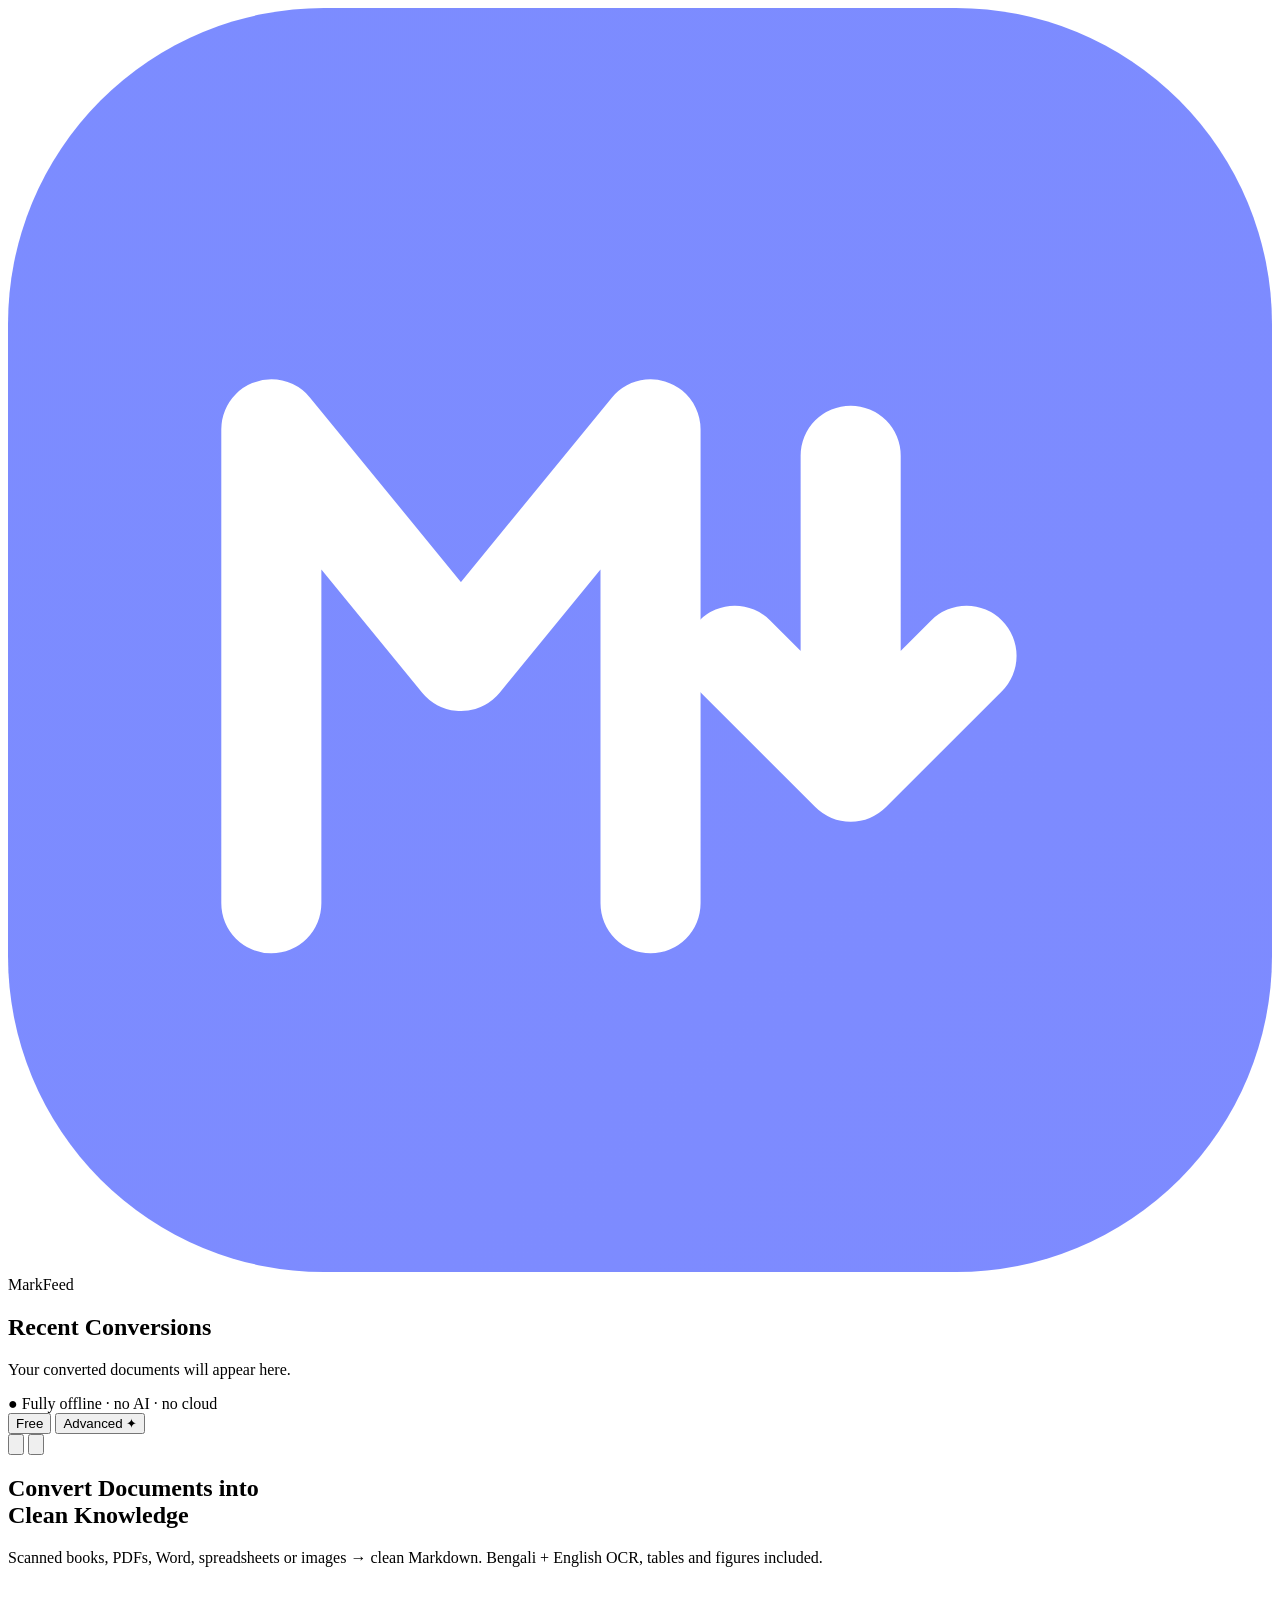
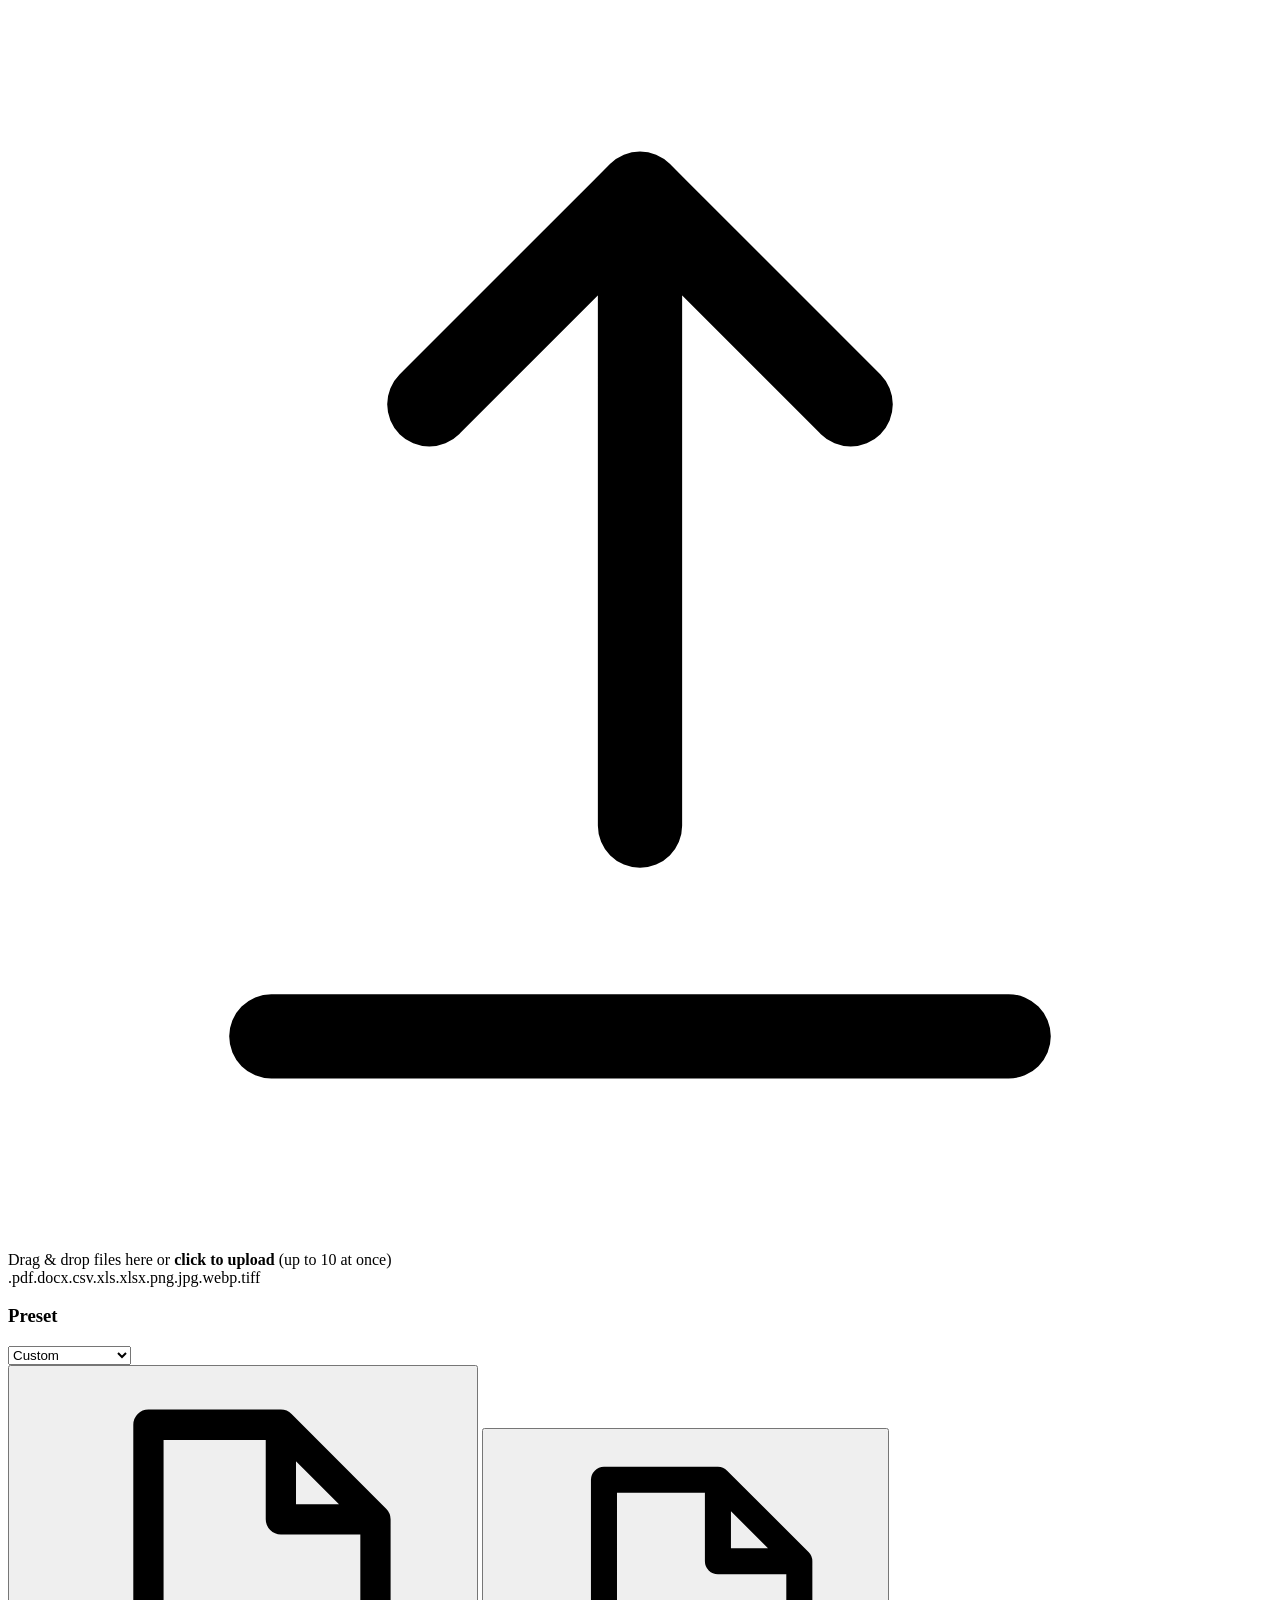
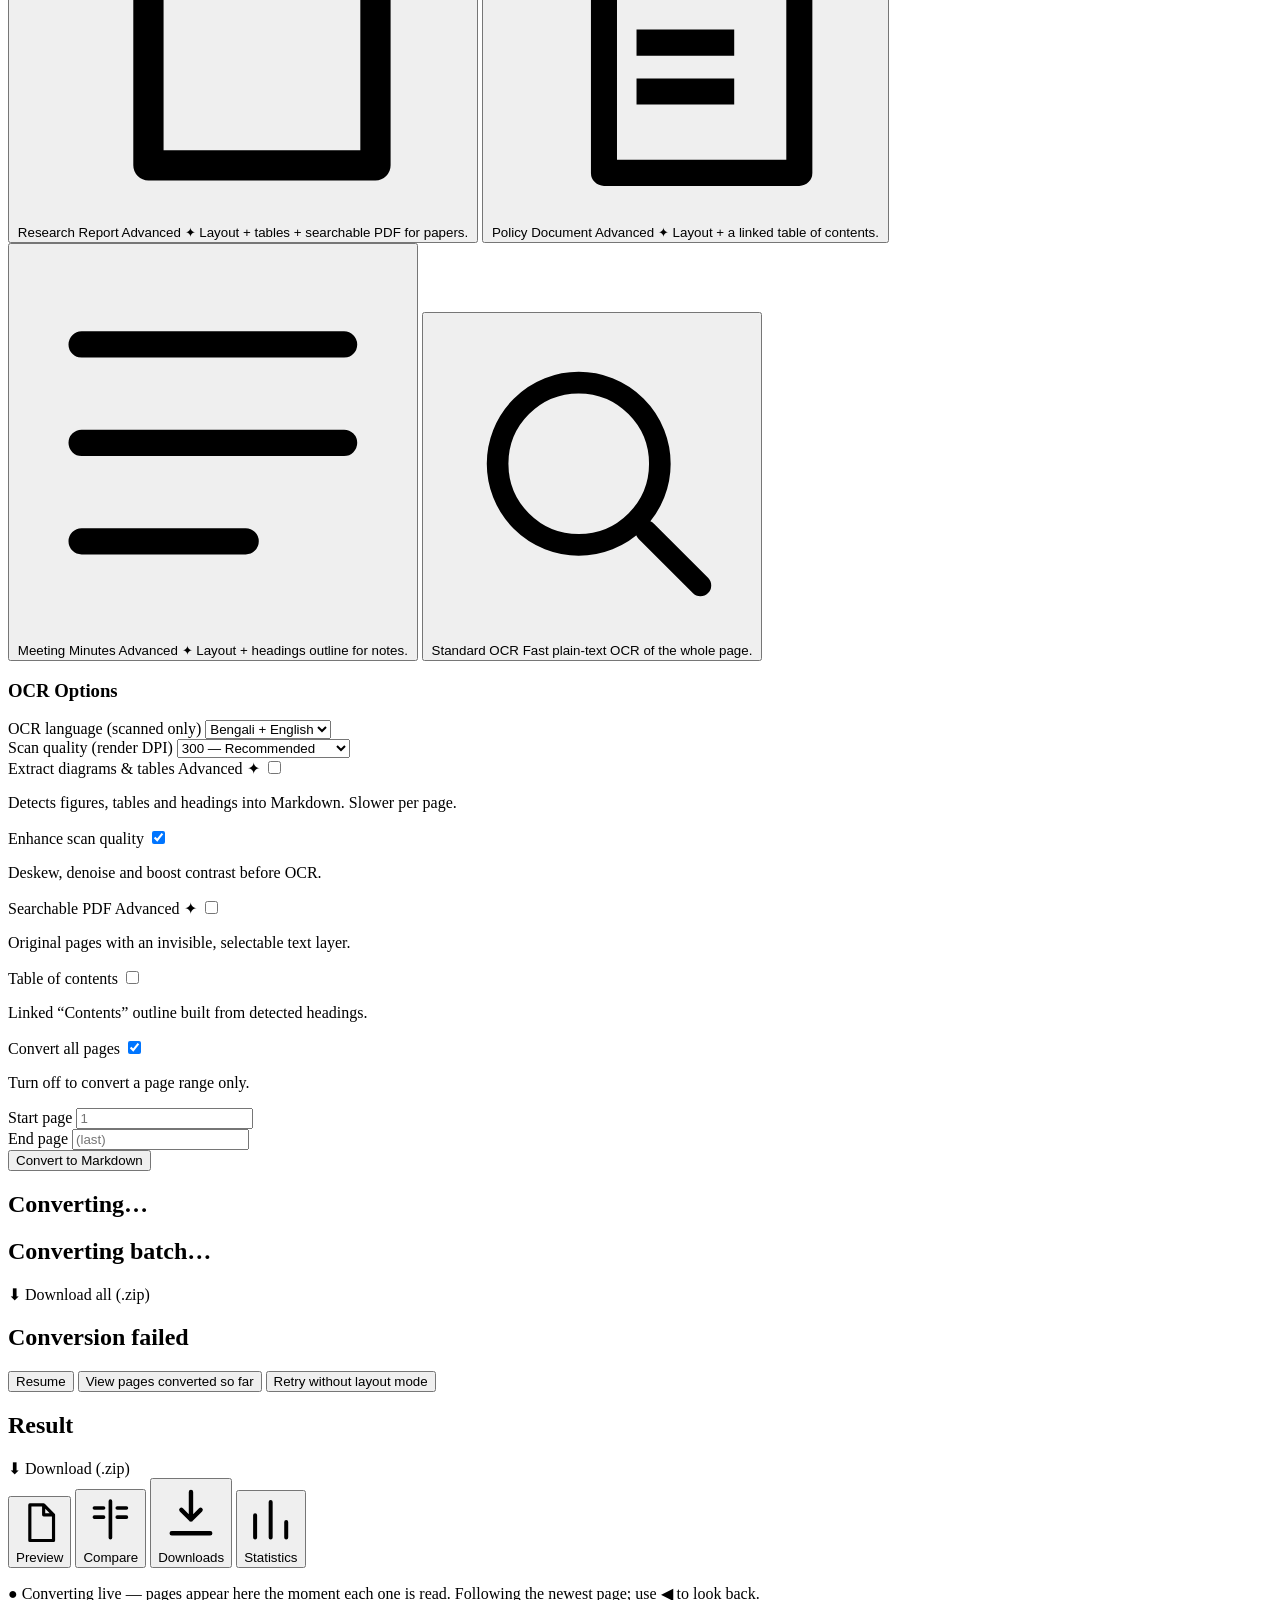
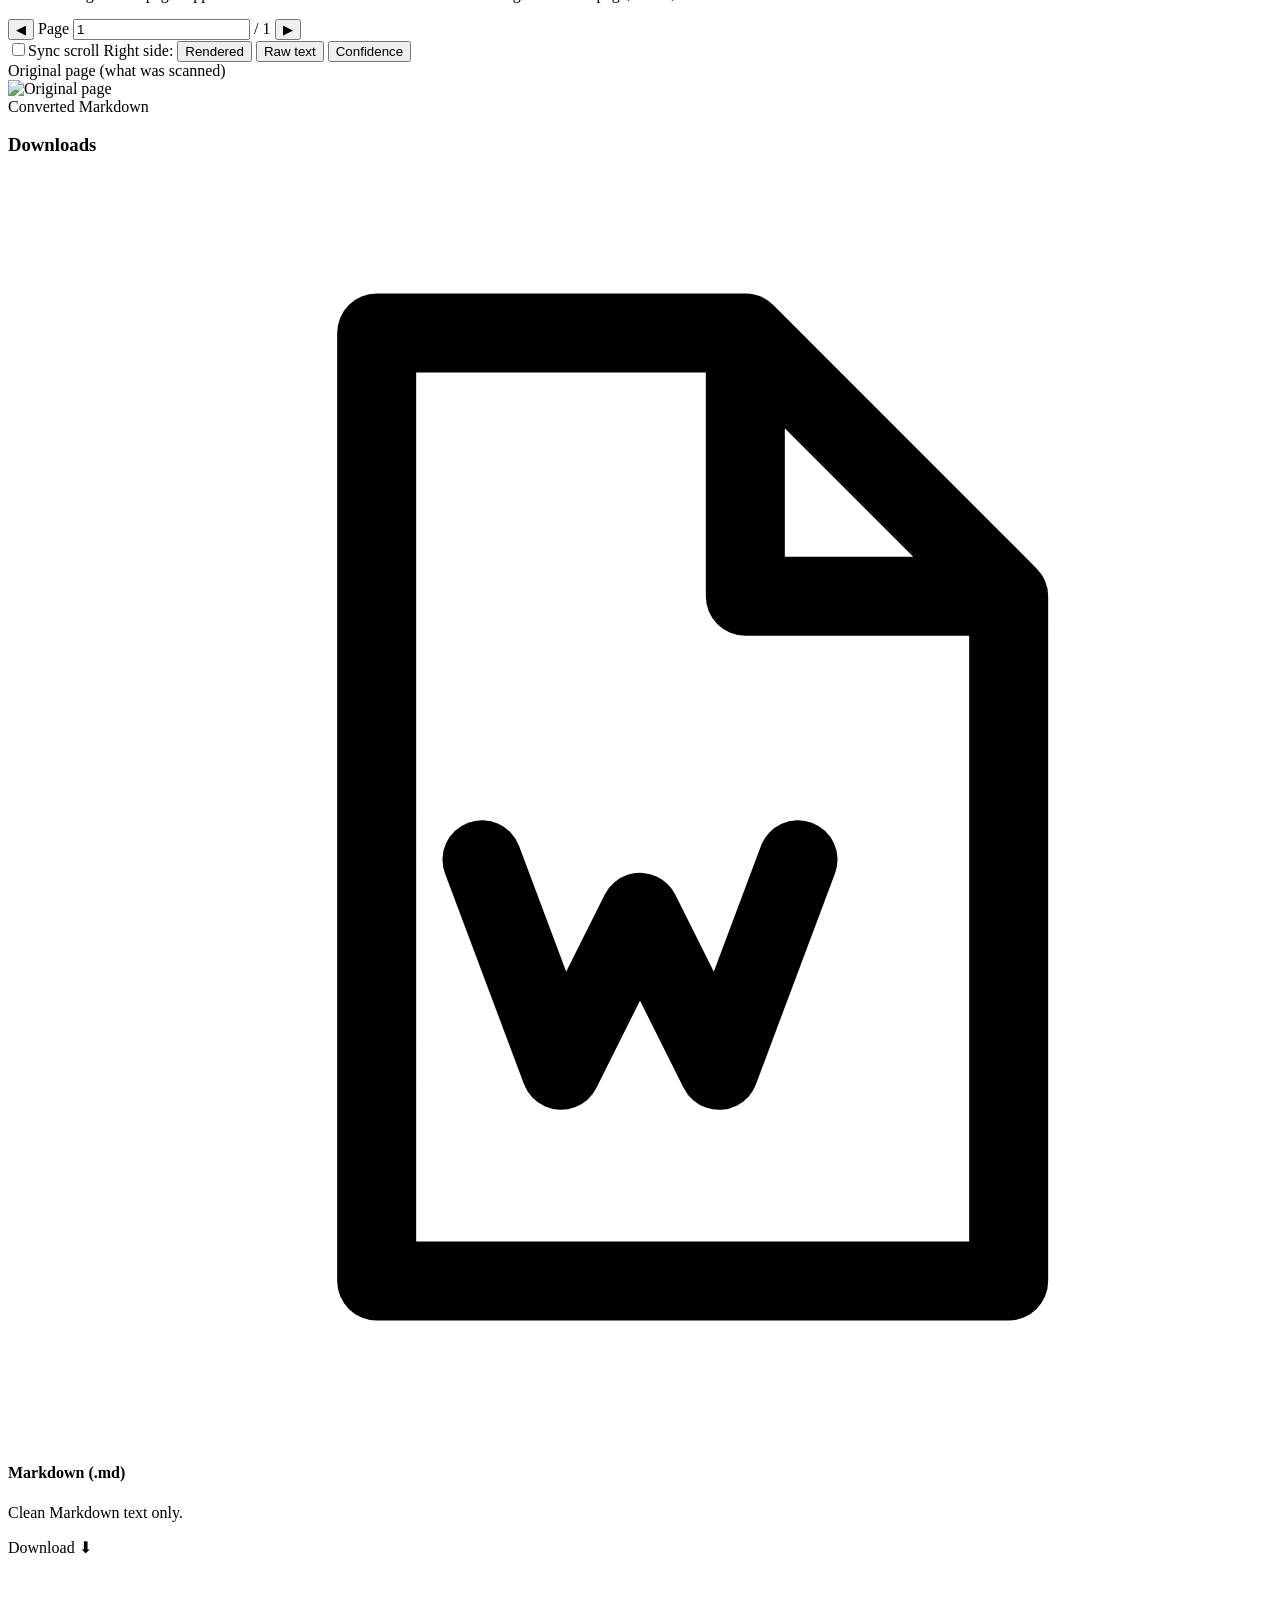
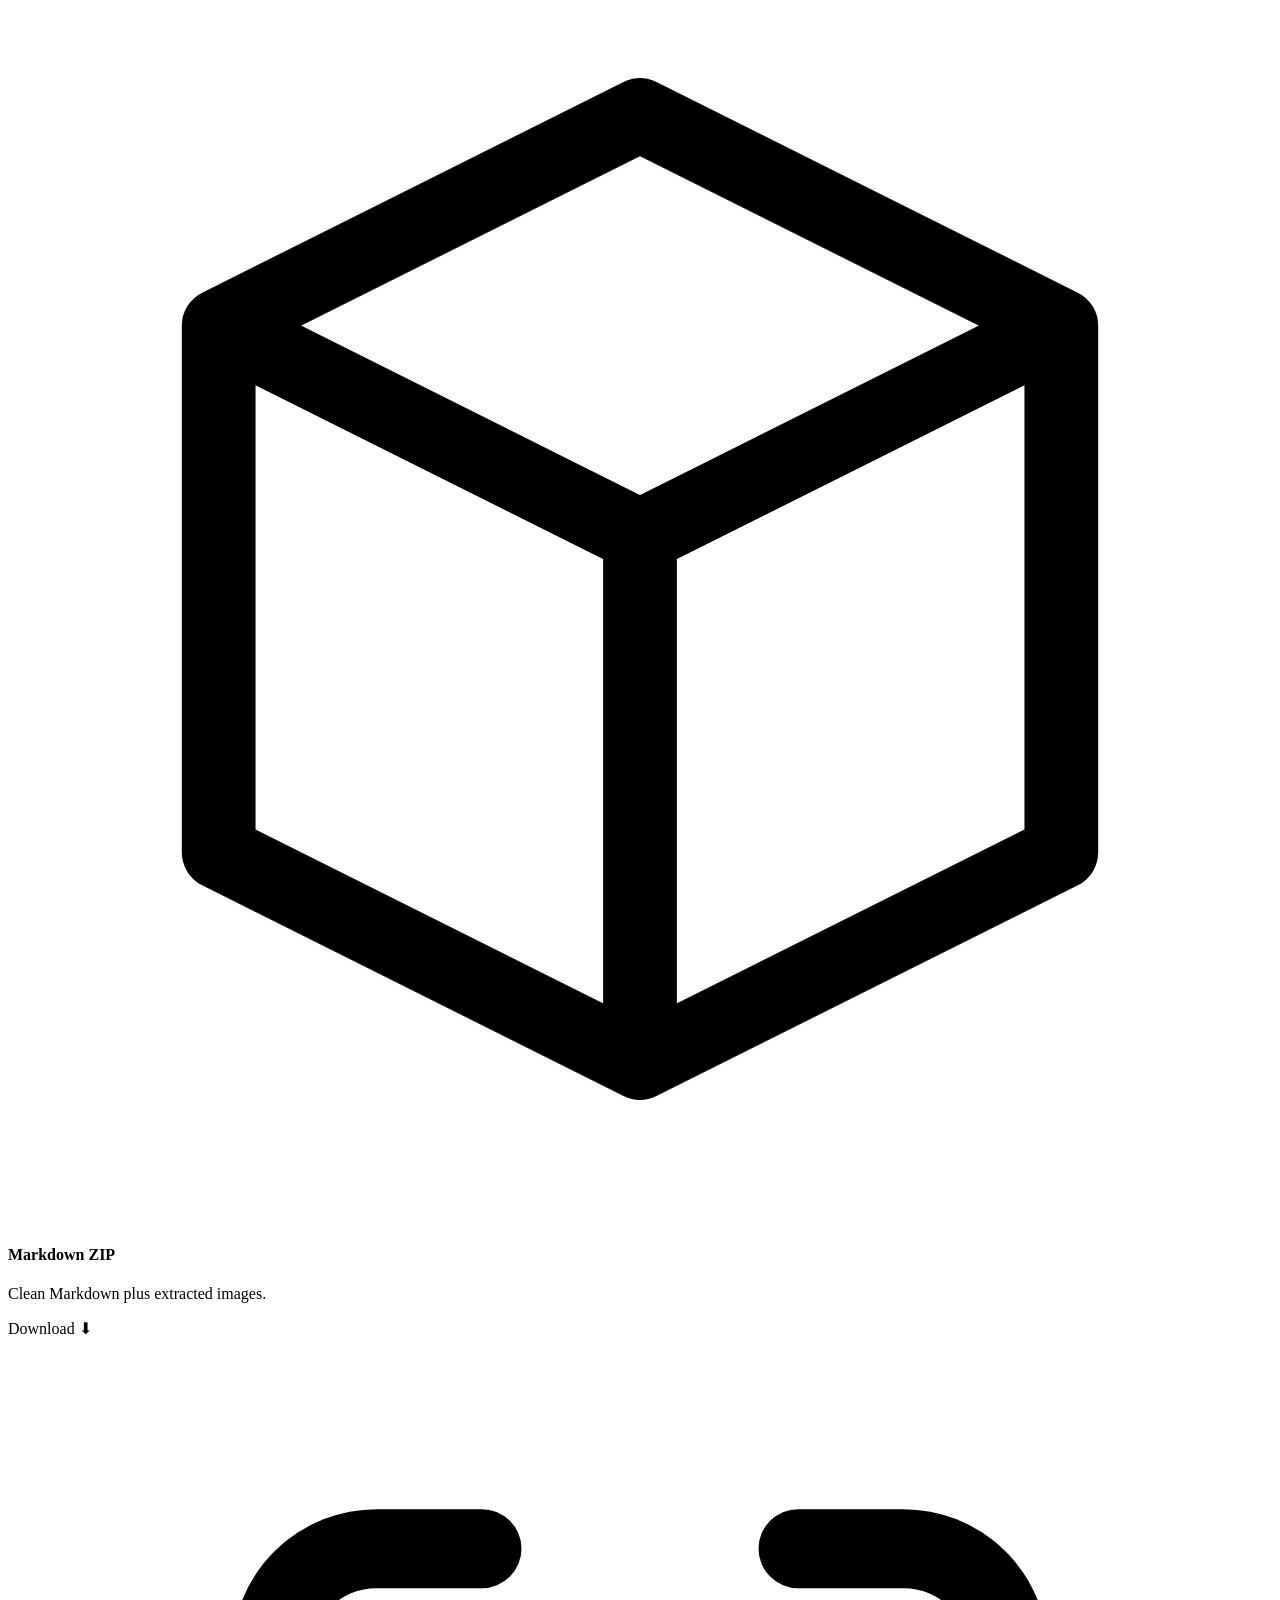
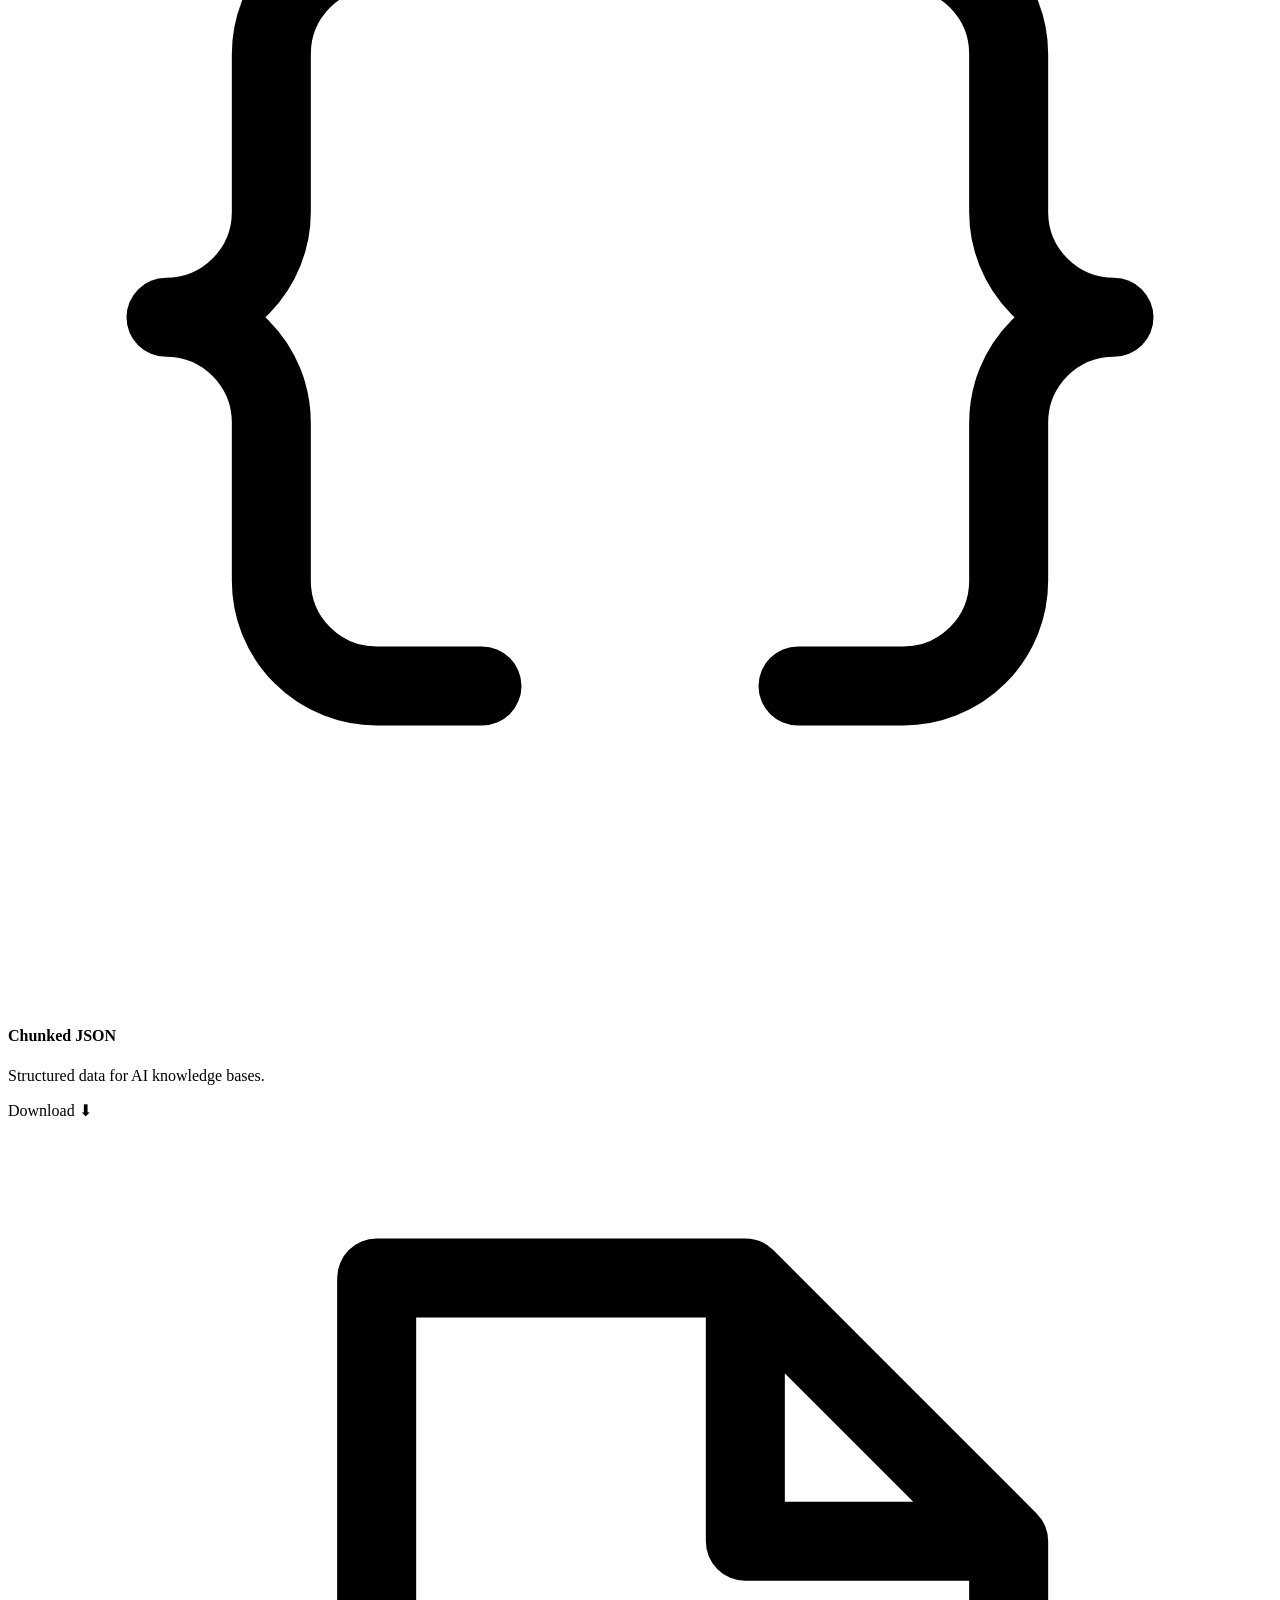
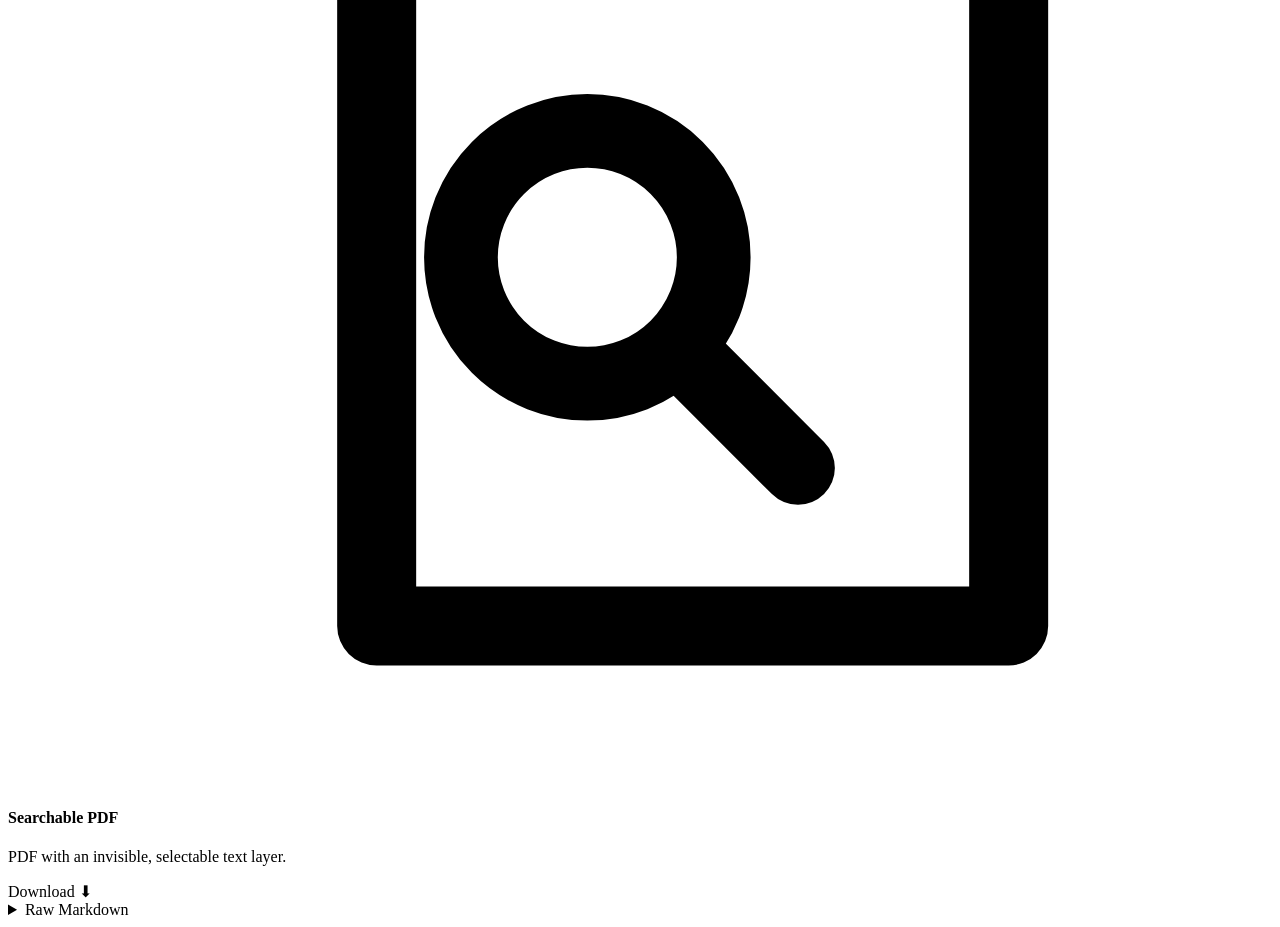
==== commit 7b1ed18f: "Remove extraction page cap; make long extraction runs resumable The diagram+table page cap was never" ====
--- a/server/static/index.html
+++ b/server/static/index.html
@@ -224,7 +224,11 @@
         <section class="card error-card hidden" id="error-card">
           <h2>Conversion failed</h2>
           <p id="error-message"></p>
-          <button id="retry-btn" class="primary hidden">Retry without layout mode</button>
+          <div class="error-actions">
+            <button id="resume-btn" class="primary hidden">Resume</button>
+            <button id="view-partial-btn" class="ghost hidden">View pages converted so far</button>
+            <button id="retry-btn" class="primary hidden">Retry without layout mode</button>
+          </div>
         </section>
 
         <!-- Results -->
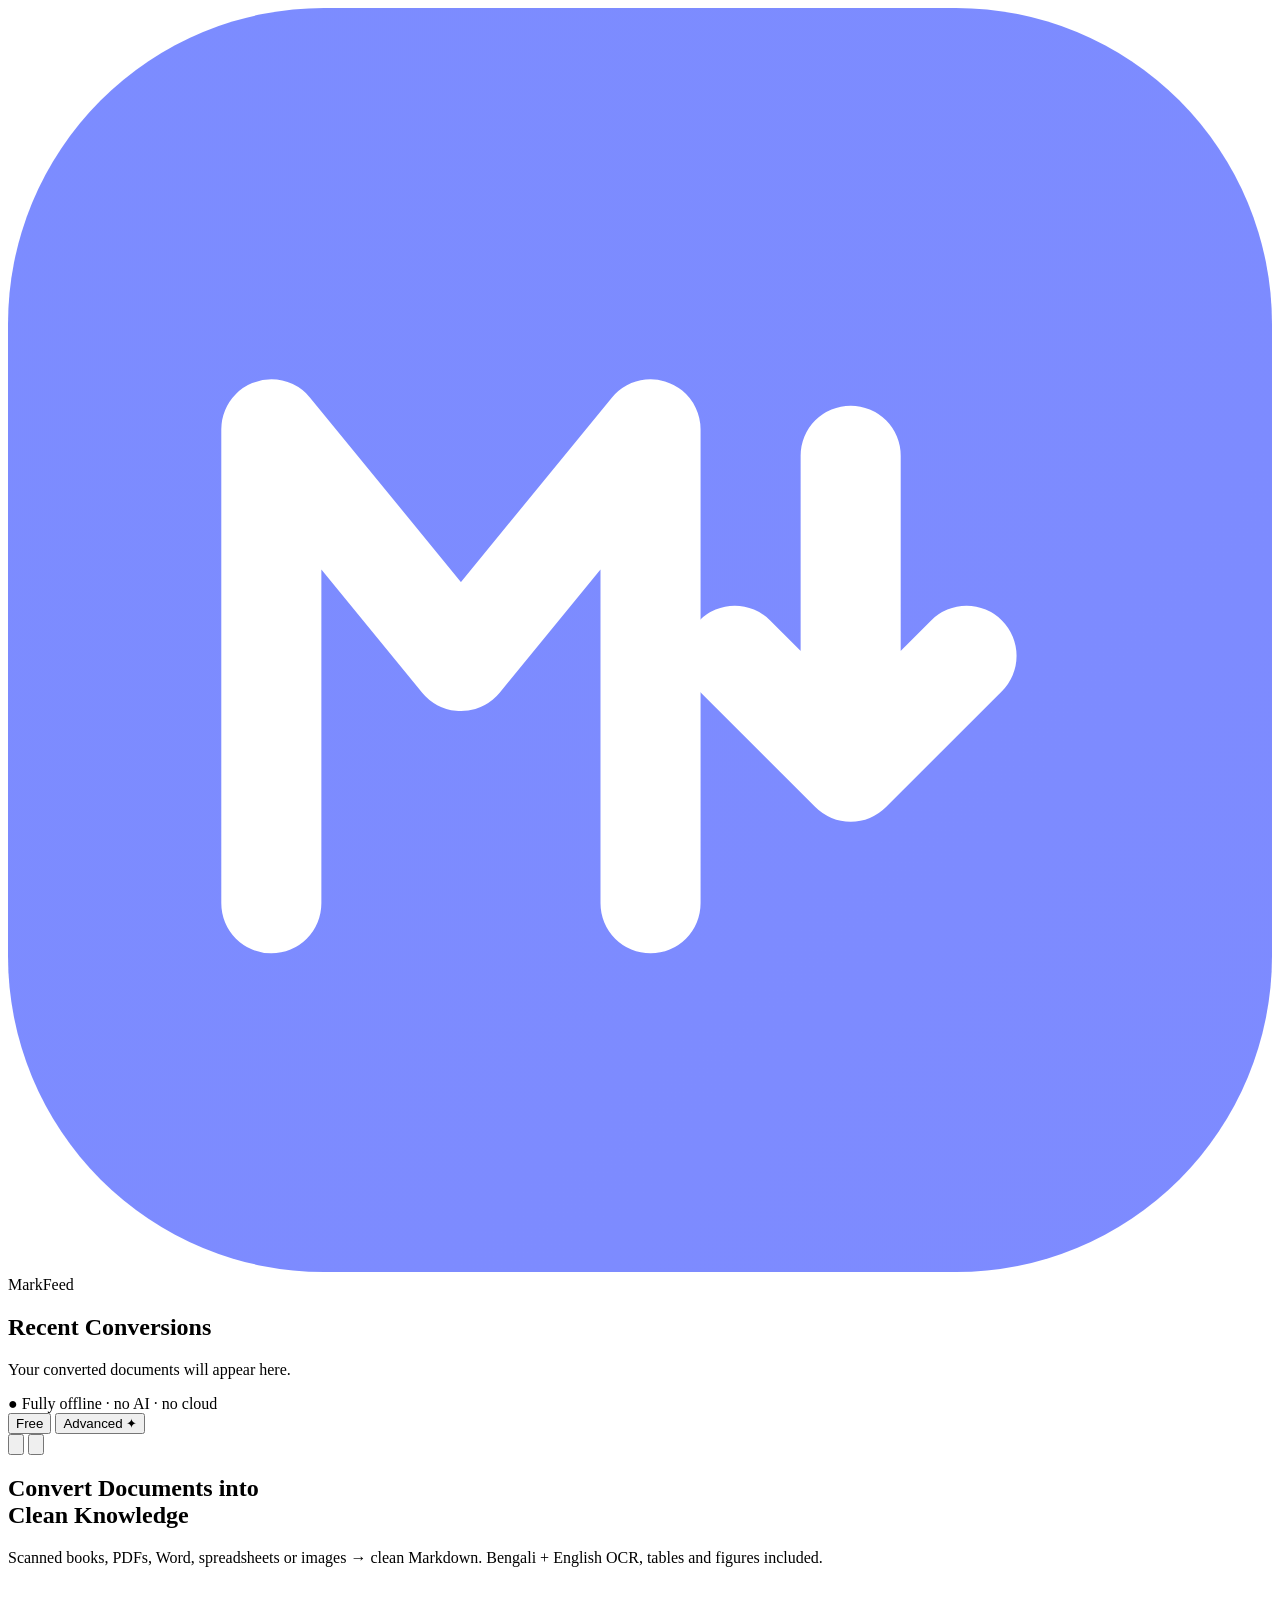
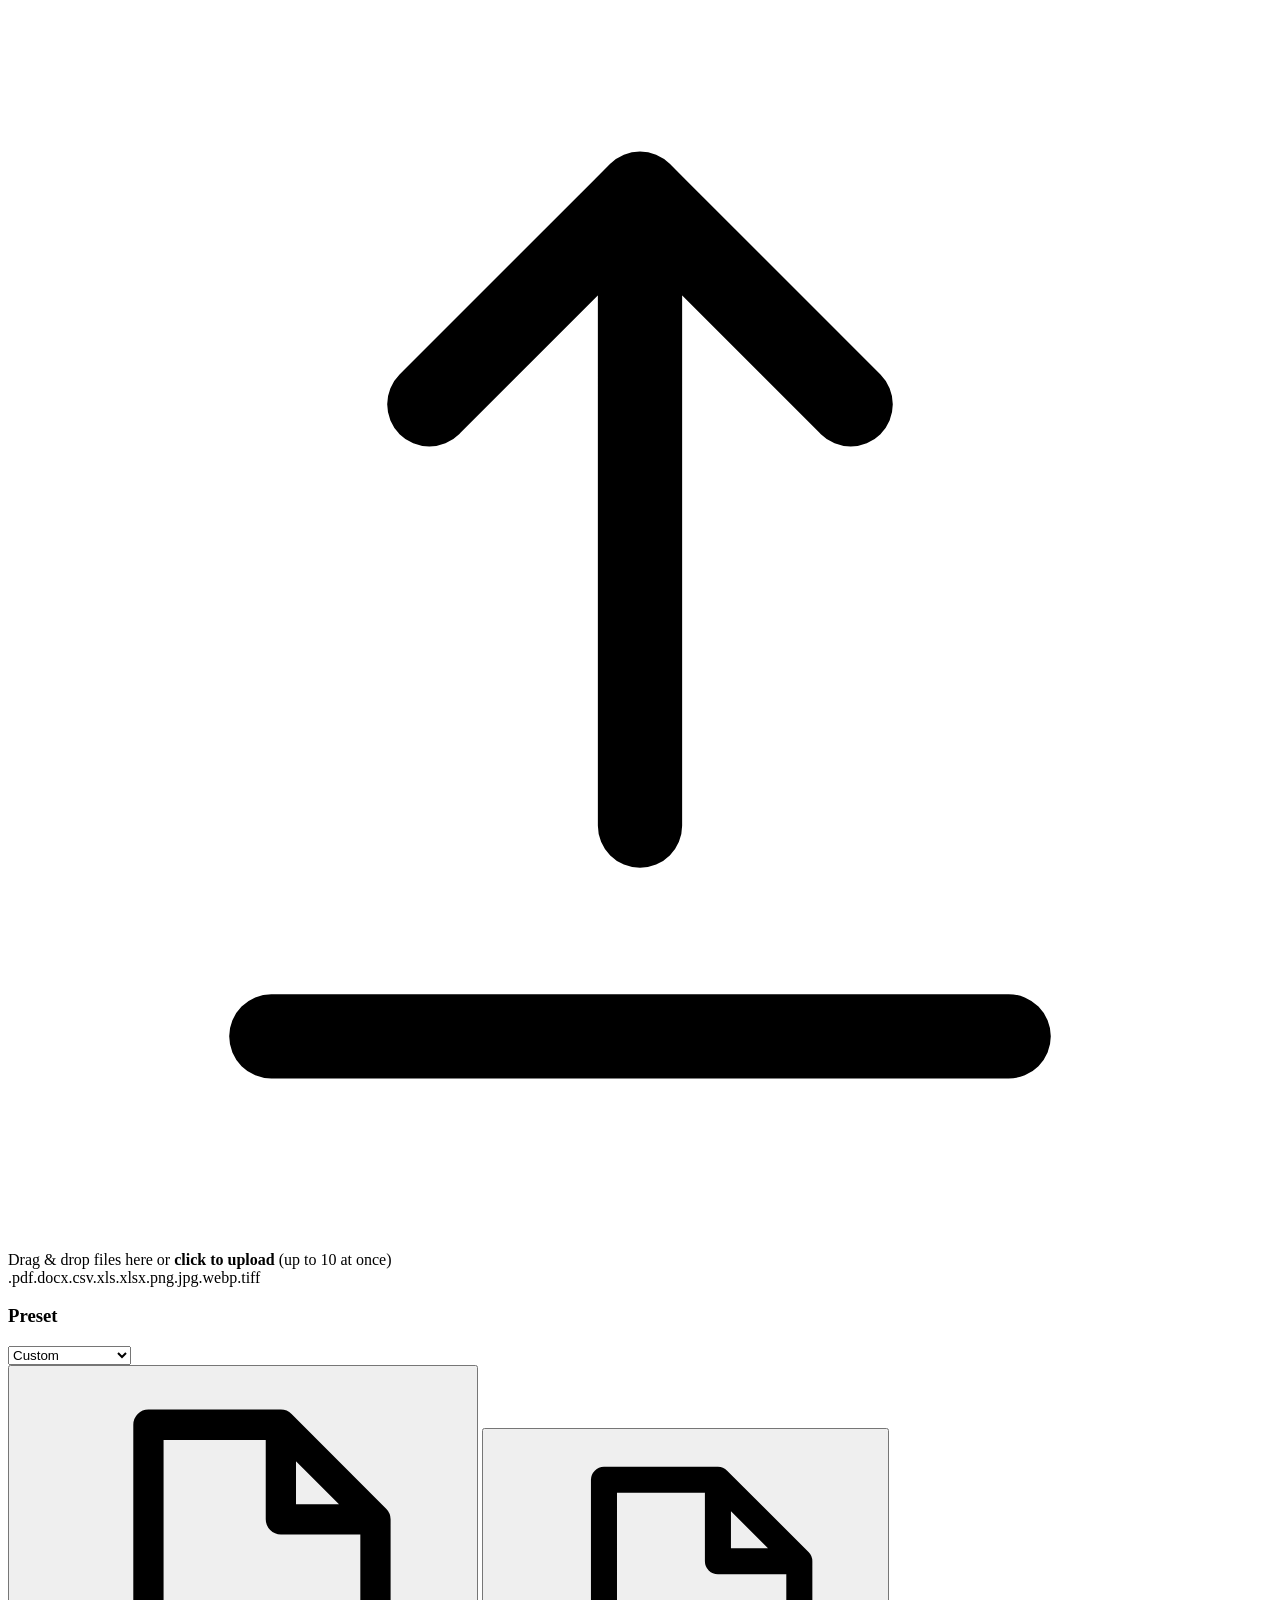
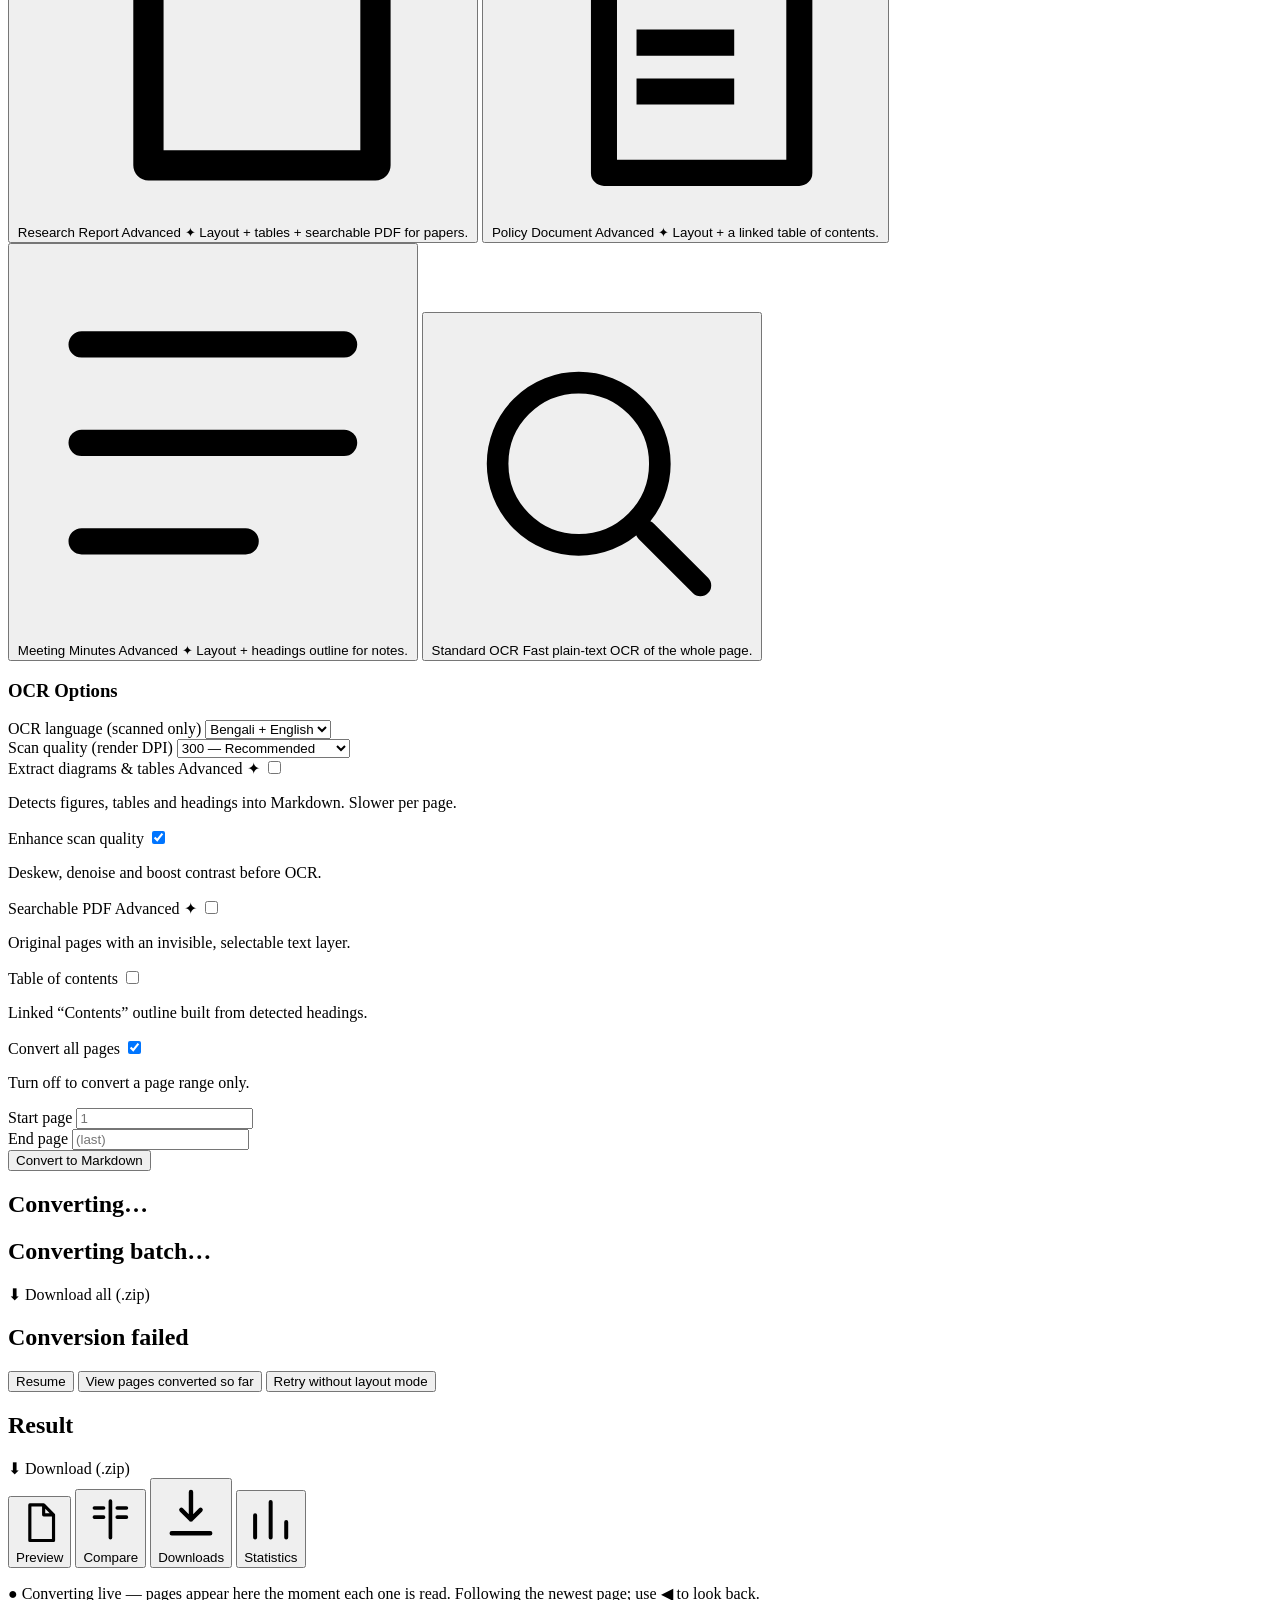
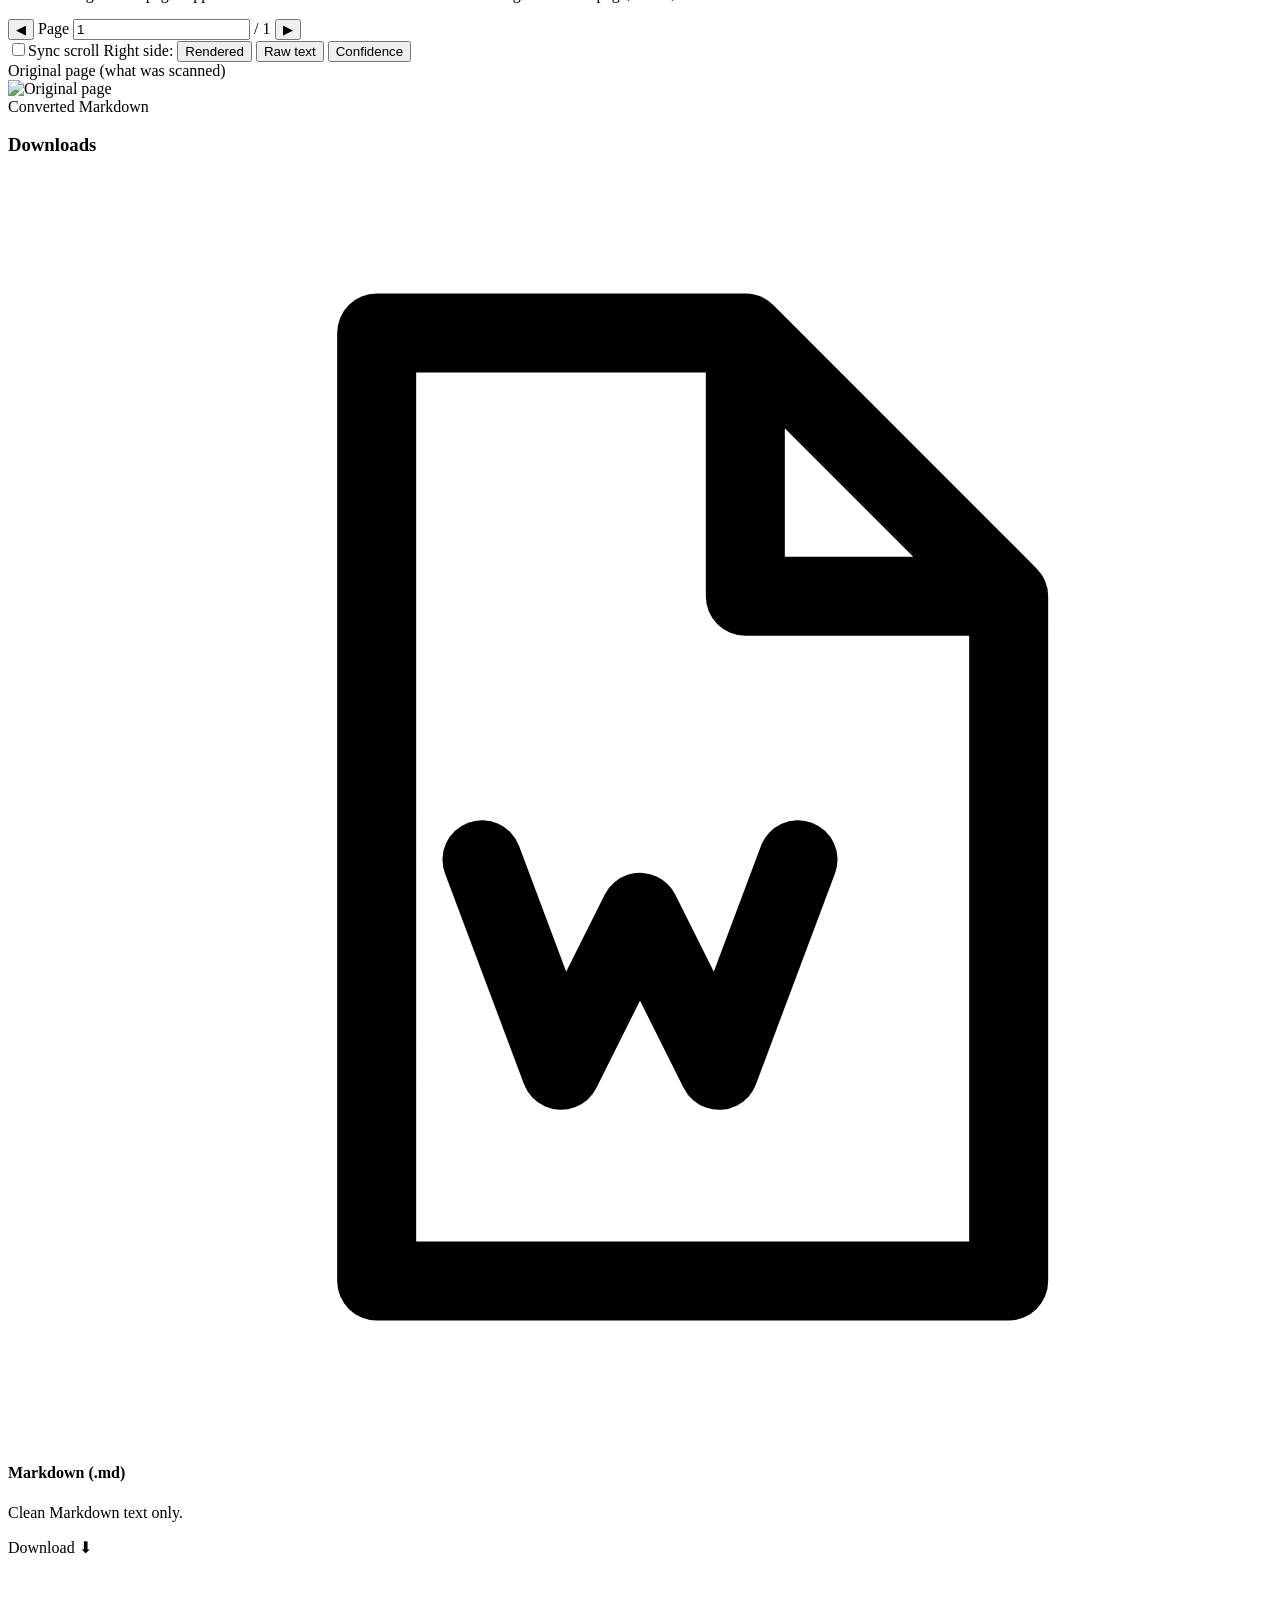
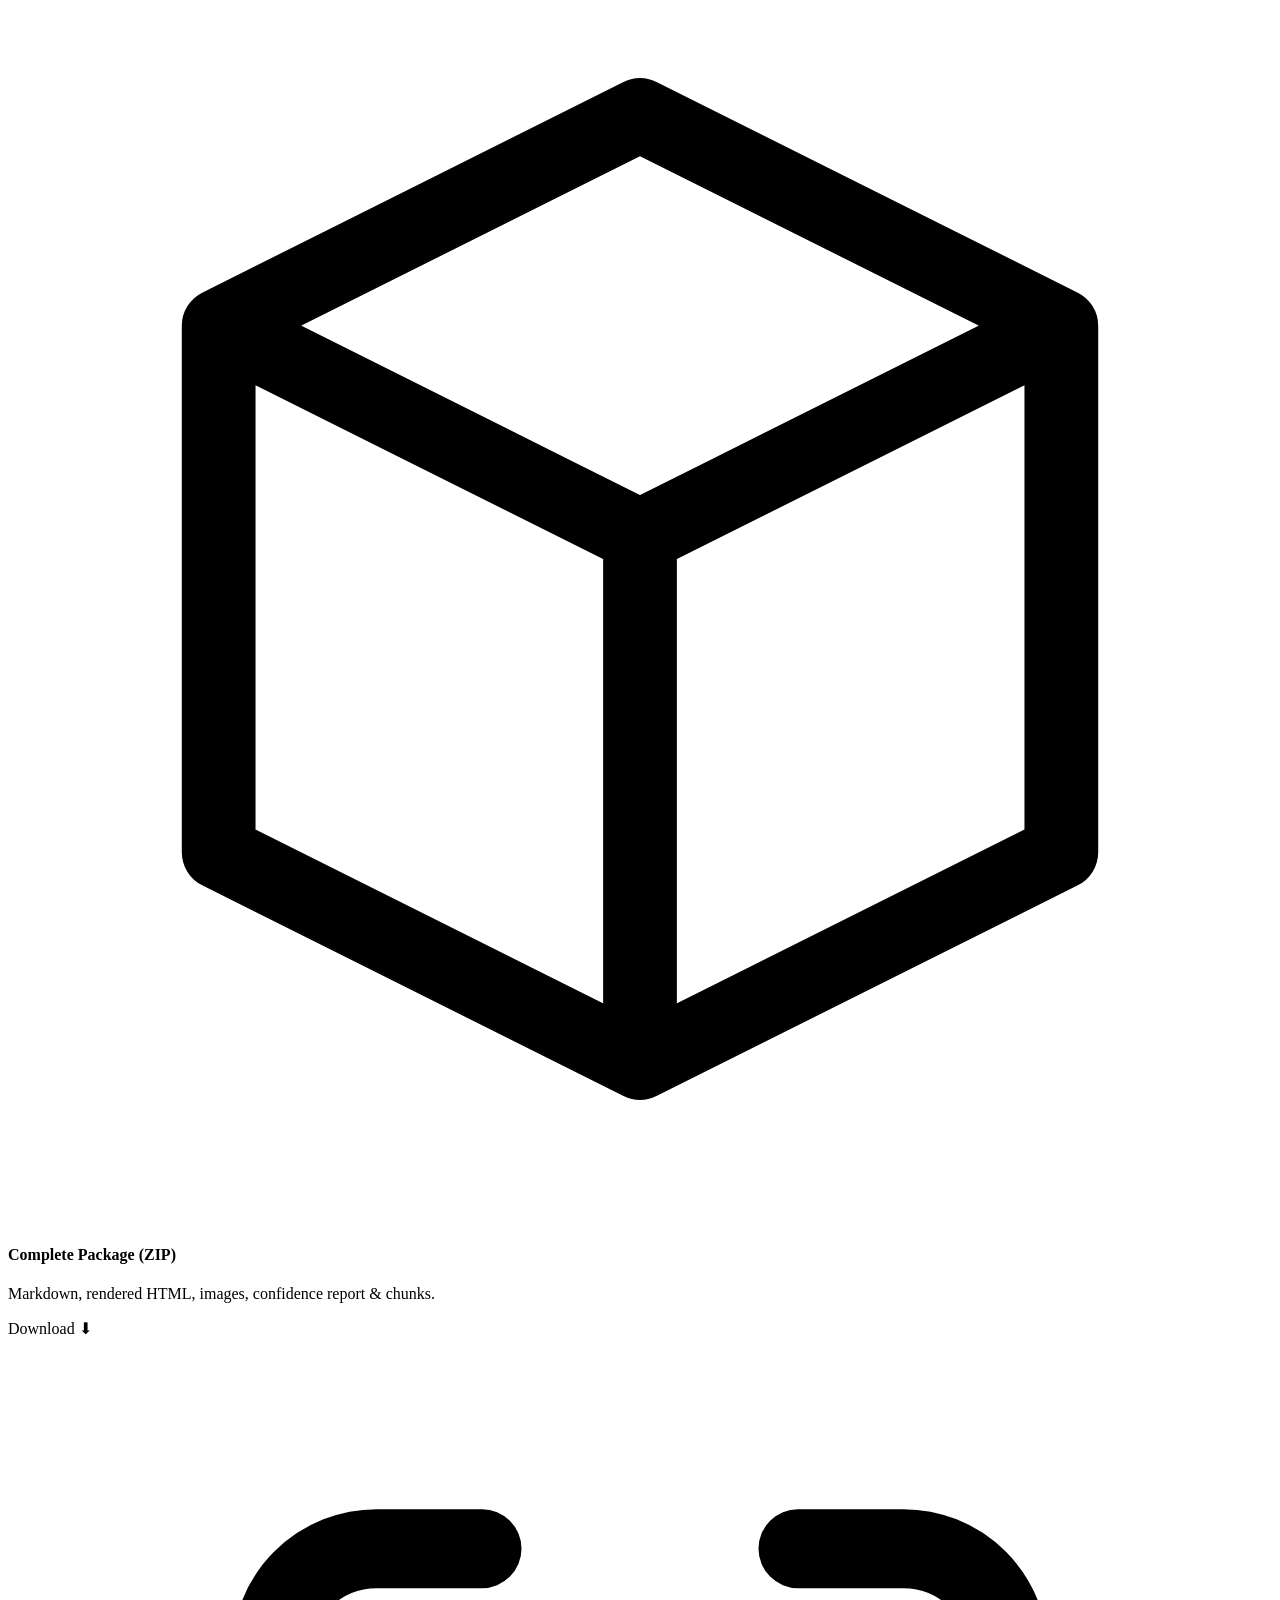
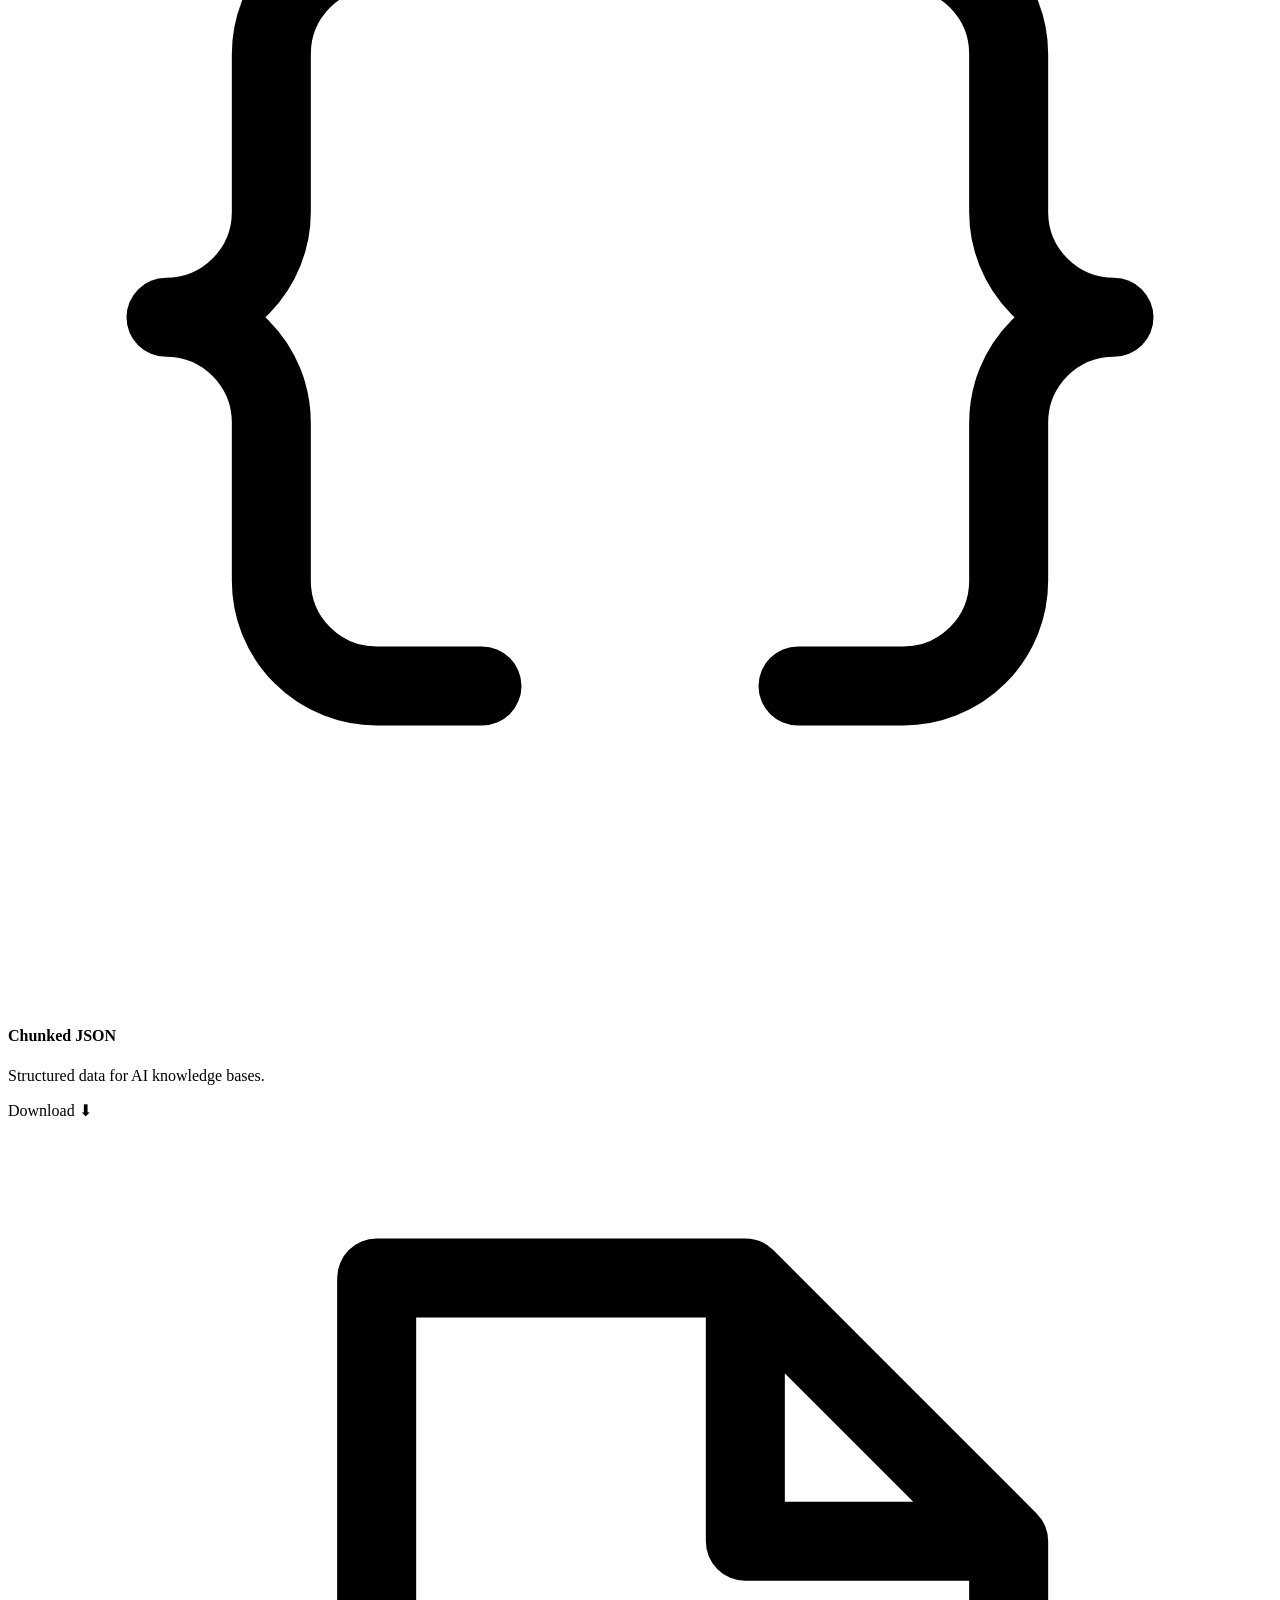
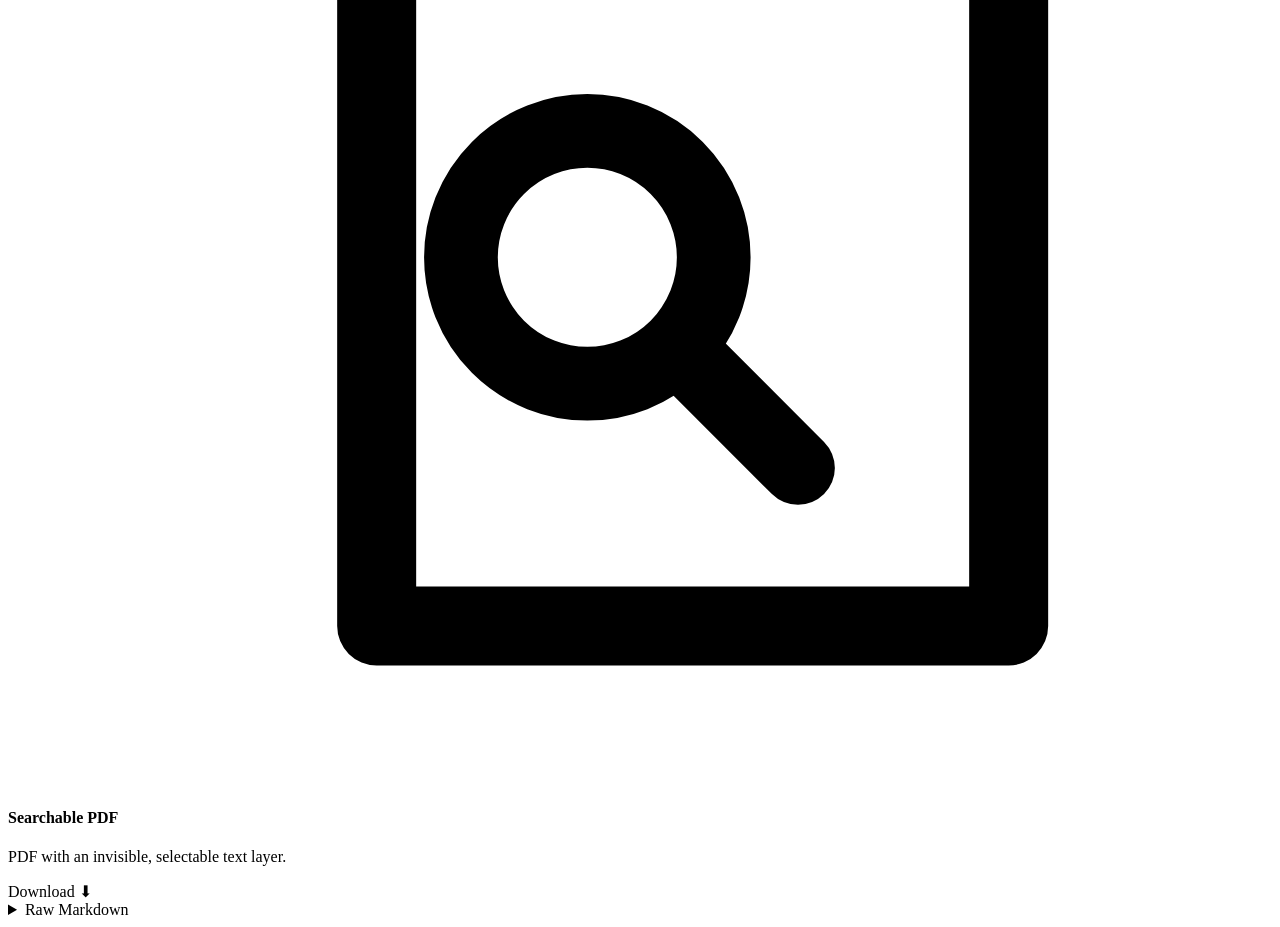
==== commit 29d05c0f: "Restructure download zip: add HTML export + confidence report Single-job download now bundles everyt" ====
--- a/server/static/index.html
+++ b/server/static/index.html
@@ -301,8 +301,8 @@
               <div class="dl-card">
                 <span class="dl-ico ico-b"><svg viewBox="0 0 24 24"><path d="M4 7l8-4 8 4v10l-8 4-8-4z M4 7l8 4 8-4 M12 11v10" fill="none" stroke="currentColor" stroke-width="1.4" stroke-linejoin="round"/></svg></span>
                 <div class="dl-body">
-                  <h4>Markdown ZIP</h4>
-                  <p>Clean Markdown plus extracted images.</p>
+                  <h4>Complete Package (ZIP)</h4>
+                  <p>Markdown, rendered HTML, images, confidence report &amp; chunks.</p>
                 </div>
                 <a id="download-zip" class="dl-btn" download>Download ⬇</a>
               </div>
